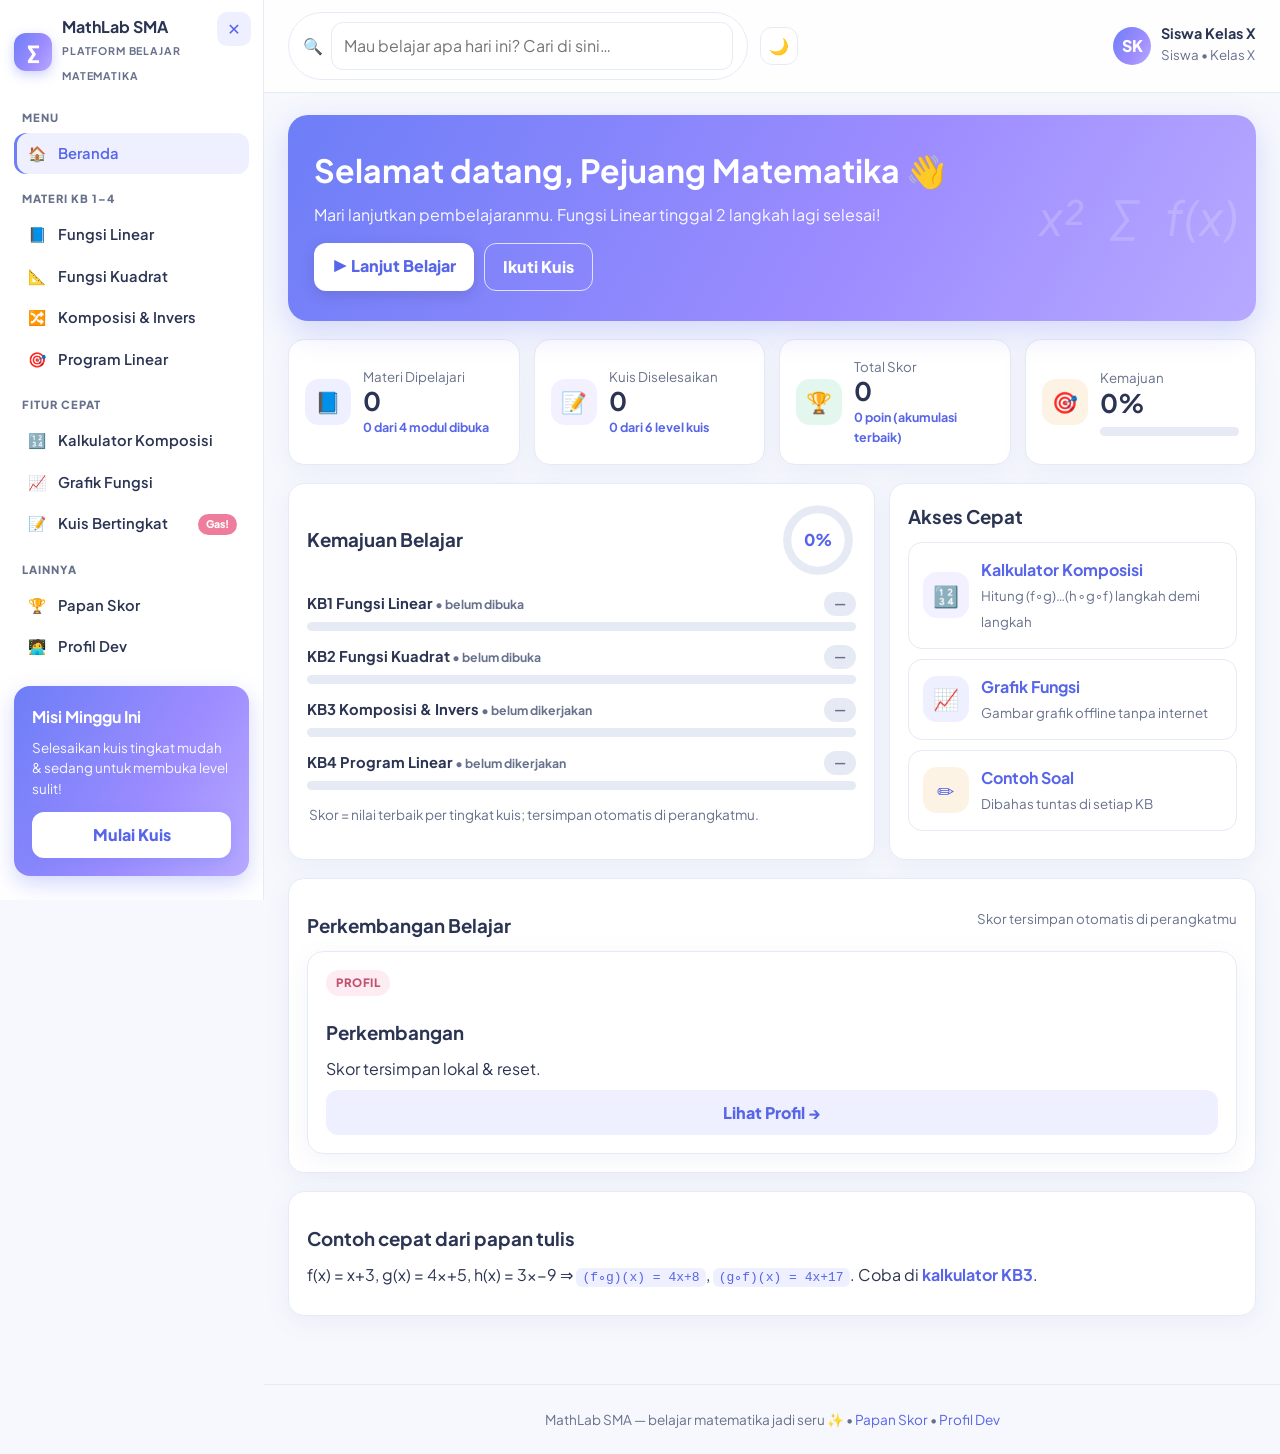
==== index.html @ 44d172b1 "commit-1" ====
<!DOCTYPE html>
<html lang="id">
<head>
<meta charset="UTF-8">
<meta name="viewport" content="width=device-width, initial-scale=1.0">
<meta name="description" content="MathLab SMA — dashboard belajar matematika: materi KB 1–4, grafik fungsi, kalkulator komposisi, dan kuis bertingkat.">
<title>MathLab SMA — Dashboard</title>
<link rel="icon" href="data:image/svg+xml,<svg xmlns=%22http://www.w3.org/2000/svg%22 viewBox=%220 0 100 100%22><text y=%22.9em%22 font-size=%2290%22>∑</text></svg>">
<link rel="stylesheet" href="css/style.css">
</head>
<body>
<div class="app">
<aside class="sidebar">
<div class="logo"><div class="logo-mark">∑</div><div><b>MathLab SMA</b><small>PLATFORM BELAJAR MATEMATIKA</small></div></div>
<div class="side-label">MENU</div>
<a class="side-link active" href="index.html"><span class="ico">🏠</span> Beranda</a>
<div class="side-label">MATERI KB 1–4</div>
<a class="side-link" href="kb1.html"><span class="ico">📘</span> Fungsi Linear</a>
<a class="side-link" href="kb2.html"><span class="ico">📐</span> Fungsi Kuadrat</a>
<a class="side-link" href="kb3.html"><span class="ico">🔀</span> Komposisi &amp; Invers</a>
<a class="side-link" href="kb4.html"><span class="ico">🎯</span> Program Linear</a>
<div class="side-label">FITUR CEPAT</div>
<a class="side-link" href="kb3.html#comp-kb3"><span class="ico">🔢</span> Kalkulator Komposisi</a>
<a class="side-link" href="kb1.html#graph-kb1"><span class="ico">📈</span> Grafik Fungsi</a>
<a class="side-link" href="kb3.html#quiz-kb3"><span class="ico">📝</span> Kuis Bertingkat <span class="pill">Gas!</span></a>
<div class="side-label">LAINNYA</div>
<a class="side-link" href="profil.html"><span class="ico">🏆</span> Papan Skor</a>
<a class="side-link" href="developer.html"><span class="ico">🧑‍💻</span> Profil Dev</a>
<div class="target-card"><h4>Misi Minggu Ini</h4><p>Selesaikan kuis tingkat mudah &amp; sedang untuk membuka level sulit!</p><a class="btn" href="kb3.html#quiz-kb3">Mulai Kuis</a></div>
</aside>
<div class="main">
<div class="topbar">
<div class="search">🔍 <input data-search type="text" placeholder="Mau belajar apa hari ini? Cari di sini…" aria-label="Cari materi"></div>
<div class="top-user"><div class="avatar">SW</div><div><b>Siswa Kelas X</b><small>Dashboard</small></div></div>
</div>
<div class="content">
<div class="welcome">
<div class="math-bg" aria-hidden="true"><span>x²</span><span>∑</span><span>f(x)</span></div>
<h1>Selamat datang, Pejuang Matematika 👋</h1>
<p>Mari lanjutkan pembelajaranmu. Fungsi Linear tinggal 2 langkah lagi selesai!</p>
<div class="welcome-actions">
<a class="btn accent" href="kb1.html">▶ Lanjut Belajar</a>
<a class="btn outline" href="kb3.html#quiz-kb3">Ikuti Kuis</a>
</div>
</div>
<div class="stats">
<div class="stat"><div class="stat-ico tint-blue">📘</div><div><small>Materi Dipelajari</small><b class="big" id="stMateri">0</b><div class="trend" id="stMateriSub">0 dari 4 modul</div></div></div>
<div class="stat"><div class="stat-ico tint-violet">📝</div><div><small>Kuis Diselesaikan</small><b class="big" id="stQuiz">0</b><div class="trend" id="stQuizSub">0 level selesai</div></div></div>
<div class="stat"><div class="stat-ico tint-mint">🏆</div><div><small>Total Skor</small><b class="big" id="stScore">0</b><div class="trend" id="stScoreSub">0 poin</div></div></div>
<div class="stat"><div class="stat-ico tint-peach">🎯</div><div><small>Kemajuan</small><b class="big" id="stProg">0%</b><div class="bar"><i id="stProgBar" style="width:0%"></i></div></div></div>
</div>
<div class="cols">
<div class="card">
<div class="card-head"><h3>Kemajuan Belajar</h3>
<div class="donut" title="Skor rata-rata keseluruhan">
<svg viewBox="0 0 84 84" aria-hidden="true"><defs><linearGradient id="dgrad" x1="0" y1="0" x2="1" y2="1"><stop offset="0" stop-color="#6d7ef7"/><stop offset="1" stop-color="#9d8cff"/></linearGradient></defs><circle class="donut-bg" cx="42" cy="42" r="34"/><circle class="donut-fg" id="donutFg" cx="42" cy="42" r="34"/></svg><b class="donut-val" id="donutVal">0%</b></div>
</div>
<div id="progList"></div>
</div>
<div class="card">
<div class="card-head"><h3>Akses Cepat</h3></div>
<a class="qa" href="kb3.html#comp-kb3"><div class="qa-ico tint-violet">🔢</div><div><b>Kalkulator Komposisi</b><small>Hitung (f∘g)…(h∘g∘f) langkah demi langkah</small></div></a>
<a class="qa" href="kb1.html#graph-kb1"><div class="qa-ico tint-blue">📈</div><div><b>Grafik Fungsi</b><small>Gambar grafik offline tanpa internet</small></div></a>
<a class="qa" href="kb1.html#contoh-kb1"><div class="qa-ico tint-peach">✏️</div><div><b>Contoh Soal</b><small>Dibahas tuntas di setiap KB</small></div></a>
</div>
</div>
<div class="card section">
<div class="card-head"><h3>Perkembangan Belajar</h3><small class="muted">Skor tersimpan otomatis di perangkatmu</small></div>
<div class="kb-grid" id="kbGrid">
<div class="card kb-card" data-name="profil perkembangan skor leaderboard papan skor"><span class="kb-tag t-rose">PROFIL</span><h3>Perkembangan</h3><p>Skor tersimpan lokal &amp; reset.</p><a class="btn secondary" href="profil.html">Lihat Profil →</a></div>
</div>
</div>
<div class="card section">
<h3>Contoh cepat dari papan tulis</h3>
<p>f(x) = x+3, g(x) = 4x+5, h(x) = 3x−9 ⇒ <code>(f∘g)(x) = 4x+8</code>, <code>(g∘f)(x) = 4x+17</code>. Coba di <a href="kb3.html#comp-kb3"><b>kalkulator KB3</b></a>.</p>
</div>
</div>
<footer class="site">MathLab SMA — belajar matematika jadi seru ✨ • <a href="profil.html">Papan Skor</a> • <a href="developer.html">Profil Dev</a></footer>
</div>
</div>
<script src="js/store.js"></script>
<script src="js/shell.js"></script>
<script>
(function(){
  var S=window.MTKStore;
  if(!S){ return; }
  var s=S.summary();
  /* Statistik utama (counter naik) */
  var cnt=function(id,v,suf){ var el=document.getElementById(id); if(!el) return;
    if(window.MTKShell&&window.MTKShell.countUp) window.MTKShell.countUp(el,v,suf||'');
    else el.textContent=v+(suf||''); };
  cnt('stMateri',s.materiOpened);
  document.getElementById('stMateriSub').textContent=s.materiOpened+' dari '+s.materiTotal+' modul dibuka';
  cnt('stQuiz',s.quizLevelsDone);
  document.getElementById('stQuizSub').textContent=s.quizLevelsDone+' dari '+s.totalLevels+' level kuis';
  cnt('stScore',s.totalBest);
  document.getElementById('stScoreSub').textContent=s.totalBest+' poin (akumulasi terbaik)';
  cnt('stProg',s.progress,'%');
  document.getElementById('stProgBar').style.width=s.progress+'%';
  /* Donut progress */
  var fg=document.getElementById('donutFg'), dv=document.getElementById('donutVal');
  if(fg){ var C=2*Math.PI*34; fg.style.strokeDasharray=C; fg.style.strokeDashoffset=C;
    setTimeout(function(){ fg.style.strokeDashoffset=C*(1-s.progress/100); },150); }
  if(dv){ if(window.MTKShell&&window.MTKShell.countUp) window.MTKShell.countUp(dv,s.progress,'%'); else dv.textContent=s.progress+'%'; }
  /* Daftar progres per KB */
  var rows='';
  S.ALL_KBS.forEach(function(kb){
    var info=s.perKB[kb], pct, label, extra, status;
    if(S.QUIZ_KBS.indexOf(kb)>=0){
      pct=info.avg;
      label=S.KB_NAMES[kb];
      extra=info.done?(' • '+info.done+'/'+S.LEVELS.length+' level'):' • belum dikerjakan';
      status=(info.done>=S.LEVELS.length)?'done':((info.done>0||pct>0)?'prog':'todo');
    }else{
      pct=info.visited?100:0;
      label=S.KB_NAMES[kb];
      extra=info.visited?(' • dibuka '+info.opens+'×'):' • belum dibuka';
      status=info.visited?'done':'todo';
    }
    rows+='<div class="prog-row st-'+status+'"><div class="prog-top"><span>'+label+'<small class="muted">'+extra+'</small></span>'
        +'<span class="pct">'+(pct>0? (S.QUIZ_KBS.indexOf(kb)>=0? pct+'%' : '✓') : '—')+'</span></div>'
        +'<div class="bar"><i style="width:'+pct+'%"></i></div></div>';
  });
  rows+='<p class="prog-note">Skor = nilai terbaik per tingkat kuis; tersimpan otomatis di perangkatmu.</p>';
  document.getElementById('progList').innerHTML=rows;
})();
</script>
</body>
</html>
---- css/style.css ----
/* =========================================================
   MathLab SMA — tema soft (indigo · violet · mint · peach)
   ========================================================= */
@import url('https://fonts.googleapis.com/css2?family=Plus+Jakarta+Sans:wght@400;600;700;800&display=swap');
:root{
  --bg:#f6f8fd;            /* latar lavender sangat lembut */
  --card:#ffffff;
  --ink:#2b3452;           /* navy lembut untuk teks */
  --muted:#68718c;
  --line:#e6eaf4;
  --primary:#6d7ef7;       /* biru indigo lembut */
  --primary-d:#5765e8;
  --primary-soft:#eef0ff;
  --violet:#9d8cff;
  --violet-d:#7f6ef2;
  --violet-soft:#f3f0ff;
  --mint:#3bbf8e;
  --mint-soft:#e4f7ef;
  --peach:#f2a65a;
  --peach-soft:#fdf3e4;
  --rose:#ee7d9d;
  --rose-soft:#fdecf2;
  --danger:#e35d7a;
  --radius:16px;
  --shadow:0 6px 24px rgba(99,112,190,.08);
  --grad:linear-gradient(120deg,#6d7ef7,#9d8cff 60%,#b7a9ff);
  --topbar-bg:rgba(255,255,255,.85);
  --primary-soft-hover:#e2e6ff;
  --ok-text:#1f7a58; --warn-text:#9a6b1f; --err-text:#c2506e;
  --st-todo:#c6cde0; --st-prog:#f2b544; --st-done:#3bbf8e;
}
*{box-sizing:border-box}
html{scroll-behavior:smooth}
body{margin:0;font-family:'Plus Jakarta Sans','Segoe UI',system-ui,-apple-system,Roboto,Arial,sans-serif;background:var(--bg);color:var(--ink);line-height:1.6}
img,canvas{max-width:100%}
a{color:var(--primary-d);text-decoration:none}
a:hover{text-decoration:underline}
button,input,select{font:inherit}
:focus-visible{outline:3px solid #c3ccff;outline-offset:2px}
.section[id],.card[id]{scroll-margin-top:84px}
.muted{color:var(--muted)}
.mt10{margin-top:10px}
.grow2{flex:2;min-width:0}

/* === App shell === */
.app{display:flex;min-height:100vh}
.sidebar{width:264px;background:var(--card);border-right:1px solid var(--line);padding:18px 14px;position:sticky;top:0;height:100vh;overflow-y:auto;flex-shrink:0;display:flex;flex-direction:column;transition:width .28s ease,padding .28s ease,border .28s ease,transform .28s ease,box-shadow .28s ease}
.logo{display:flex;align-items:center;gap:10px;margin-bottom:6px}
.logo-mark{width:38px;height:38px;border-radius:12px;background:var(--grad);color:#fff;display:grid;place-items:center;font-weight:900;font-size:1.3rem;flex-shrink:0;box-shadow:0 4px 12px rgba(109,126,247,.35)}
.logo b{display:block;line-height:1.1}
.logo small{color:var(--muted);letter-spacing:.08em;font-size:.66rem;font-weight:700}
.side-label{font-size:.7rem;font-weight:800;letter-spacing:.09em;color:var(--muted);margin:16px 8px 6px}
.side-link{display:flex;align-items:center;gap:10px;padding:9px 12px;border-radius:12px;color:var(--ink);font-weight:600;font-size:.92rem;transition:background .15s,color .15s}
.side-link:hover{background:var(--primary-soft);text-decoration:none}
.side-link.active{background:var(--primary-soft);color:var(--primary-d);box-shadow:inset 3px 0 0 var(--primary)}
.side-link .ico{width:22px;text-align:center;flex-shrink:0}
.pill{margin-left:auto;background:var(--rose);color:#fff;font-size:.66rem;font-weight:800;padding:2px 8px;border-radius:999px}
.target-card{margin-top:auto;background:var(--grad);color:#fff;border-radius:16px;padding:18px;margin-top:18px;box-shadow:0 8px 22px rgba(129,140,248,.35)}
.target-card h4{margin:0 0 8px}
.target-card p{margin:0 0 12px;font-size:.84rem;line-height:1.55;opacity:.95}
.target-card .btn{width:100%;background:#fff;color:var(--primary-d);text-align:center}
.target-card .btn:hover{background:var(--primary-soft)}
.main{flex:1;min-width:0;display:flex;flex-direction:column}

/* === Topbar === */
.topbar{display:flex;align-items:center;gap:12px;padding:12px 24px;background:var(--topbar-bg);backdrop-filter:blur(10px);border-bottom:1px solid var(--line);position:sticky;top:0;z-index:20}
.search{flex:1;max-width:460px;display:flex;align-items:center;gap:8px;background:var(--card);border:1px solid var(--line);border-radius:999px;padding:9px 14px;min-width:0;transition:border-color .15s,box-shadow .15s}
.search:focus-within{border-color:var(--primary);box-shadow:0 0 0 3px var(--primary-soft)}
.search input{border:0;outline:0;width:100%;font-size:.95rem;background:transparent;min-width:0}
.top-user{margin-left:auto;display:flex;align-items:center;gap:10px;flex-shrink:0}
.avatar{width:38px;height:38px;border-radius:50%;background:var(--grad);color:#fff;display:grid;place-items:center;font-weight:800;flex-shrink:0}
.top-user b{display:block;font-size:.9rem;line-height:1.15}
.top-user small{color:var(--muted)}
/* === Sidebar bisa ditutup / dibuka === */
.app.side-hidden .sidebar{width:0;padding-left:0;padding-right:0;border:0;overflow:hidden}
.side-close{display:grid;position:absolute;top:12px;right:12px;width:34px;height:34px;border:0;border-radius:10px;background:var(--primary-soft);color:var(--primary-d);font-size:1rem;font-weight:800;cursor:pointer;place-items:center;transition:background .15s}
.side-close:hover{background:var(--primary-soft-hover)}
.backdrop{position:fixed;inset:0;background:rgba(15,20,40,.45);z-index:450;opacity:0;pointer-events:none;transition:opacity .25s}
.side-open-btn{display:none;position:fixed;left:0;top:50%;transform:translateY(-50%);z-index:460;width:36px;height:68px;border:0;border-radius:0 12px 12px 0;background:var(--grad);color:#fff;font-size:1.05rem;font-weight:800;cursor:pointer;place-items:center;box-shadow:4px 6px 18px rgba(99,112,190,.35);transition:width .15s,transform .15s}
.side-open-btn:hover{width:44px}
.app.side-hidden .side-open-btn{display:grid}
.content{padding:22px 24px 60px;max-width:1180px;width:100%;margin:0 auto;flex:1}

/* === Page head === */
.page-head{margin:6px 0 4px}
.page-head h1{margin:4px 0 2px;font-size:clamp(1.35rem,3vw,1.9rem);line-height:1.25}
.crumb{font-size:.88rem;color:var(--muted);margin:0 0 10px}
.crumb a{font-weight:600}

/* === Welcome banner === */
.welcome{position:relative;overflow:hidden;background:var(--grad);color:#fff;border-radius:20px;padding:30px 26px;margin-bottom:18px;box-shadow:0 10px 30px rgba(129,140,248,.3)}
.welcome h1{margin:0 0 6px;font-size:clamp(1.4rem,3vw,2rem)}
.welcome p{margin:0 0 16px;opacity:.94;max-width:62ch}
.welcome .math-bg{position:absolute;right:18px;top:0;bottom:0;display:flex;gap:26px;align-items:center;font-size:3rem;opacity:.18;font-style:italic;pointer-events:none}
.welcome-actions{display:flex;gap:10px;flex-wrap:wrap}

/* === Tombol === */
.btn{display:inline-block;border:0;border-radius:12px;padding:10px 18px;font-weight:800;cursor:pointer;background:var(--primary);color:#fff;text-align:center;box-shadow:0 4px 14px rgba(109,126,247,.32);transition:transform .15s,background .15s,box-shadow .15s}
.btn:hover{background:var(--primary-d);text-decoration:none;color:#fff;transform:translateY(-1px)}
.btn:active{transform:scale(.97)}
.btn.accent{background:#fff;color:var(--primary-d);box-shadow:0 4px 14px rgba(43,52,82,.18)}
.btn.accent:hover{background:var(--primary-soft)}
.btn.secondary{background:var(--primary-soft);color:var(--primary-d);box-shadow:none}
.btn.secondary:hover{background:var(--primary-soft-hover)}
.btn.ghost{background:var(--card);border:1px solid var(--line);color:var(--ink);box-shadow:none}
.btn.ghost:hover{background:var(--primary-soft);color:var(--primary-d)}
.btn.outline{background:transparent;border:1.5px solid rgba(255,255,255,.75);color:#fff;box-shadow:none}
.btn.outline:hover{background:rgba(255,255,255,.16)}
.btn:disabled{opacity:.5;cursor:not-allowed;transform:none}

/* === Statistik dashboard === */
.stats{display:grid;grid-template-columns:repeat(4,1fr);gap:14px;margin-bottom:18px}
.stat{background:var(--card);border:1px solid var(--line);border-radius:var(--radius);padding:16px;display:flex;gap:12px;align-items:center;min-width:0;box-shadow:var(--shadow)}
.stat>div:last-child{flex:1;min-width:0}
.stat .bar{margin-top:8px}
.stat-ico{width:46px;height:46px;border-radius:14px;display:grid;place-items:center;font-size:1.3rem;flex-shrink:0}
.tint-blue{background:var(--primary-soft)}
.tint-violet{background:var(--violet-soft)}
.tint-mint{background:var(--mint-soft)}
.tint-peach{background:var(--peach-soft)}
.tint-rose{background:var(--rose-soft)}
.stat small{color:var(--muted);display:block}
.stat b.big{font-size:1.6rem;line-height:1.1}
.trend{font-size:.78rem;color:var(--primary-d);font-weight:700}

/* === Kartu & kolom === */
.cols{display:grid;grid-template-columns:1.6fr 1fr;gap:14px;margin-bottom:18px}
.card{background:var(--card);border:1px solid var(--line);border-radius:var(--radius);padding:18px;box-shadow:var(--shadow);min-width:0}
.card h3{margin:0}
.card-head{display:flex;align-items:center;justify-content:space-between;gap:10px;margin-bottom:10px;flex-wrap:wrap}
.link-more{font-size:.85rem;white-space:nowrap}
.prog-row{margin:14px 0}
.prog-note{font-size:.85rem;color:var(--muted);margin:12px 2px 2px}
.prog-top{display:flex;justify-content:space-between;gap:8px;font-weight:700;font-size:.92rem;margin-bottom:6px}
.pct{background:var(--primary-soft);color:var(--primary-d);border-radius:999px;padding:2px 10px;font-size:.78rem;white-space:nowrap}
.prog-row.st-todo .pct{background:var(--line);color:var(--muted)}
.prog-row.st-todo .bar i{background:var(--st-todo)}
.prog-row.st-prog .pct{background:var(--peach-soft);color:var(--warn-text)}
.prog-row.st-prog .bar i{background:linear-gradient(90deg,#f7cf8f,var(--st-prog))}
.prog-row.st-done .pct{background:var(--mint-soft);color:var(--ok-text)}
.prog-row.st-done .bar i{background:linear-gradient(90deg,#6fd9ae,var(--st-done))}
.bar{height:9px;background:var(--line);border-radius:999px;overflow:hidden}
.bar i{display:block;height:100%;border-radius:999px;background:linear-gradient(90deg,var(--primary),var(--violet));transition:width .4s ease}
.qa{display:flex;gap:12px;align-items:center;border:1px solid var(--line);border-radius:14px;padding:14px;margin:10px 0;transition:border-color .15s,box-shadow .15s,transform .15s}
.qa:hover{border-color:var(--primary);text-decoration:none;box-shadow:var(--shadow);transform:translateY(-1px)}
.qa-ico{width:46px;height:46px;border-radius:14px;display:grid;place-items:center;font-size:1.3rem;flex-shrink:0}
.qa b{display:block}
.qa small{color:var(--muted)}

/* === Grid KB === */
.kb-grid{display:grid;grid-template-columns:repeat(auto-fit,minmax(230px,1fr));gap:14px}
.kb-card{display:flex;flex-direction:column;transition:transform .18s,box-shadow .18s}
.kb-card:hover{transform:translateY(-3px);box-shadow:0 12px 28px rgba(99,112,190,.14)}
.kb-card .btn,.kb-card .btn.secondary{margin-top:auto}
.kb-tag{display:inline-block;align-self:flex-start;font-size:.72rem;font-weight:800;letter-spacing:.05em;padding:4px 10px;border-radius:999px;background:var(--primary-soft);color:var(--primary-d);margin-bottom:8px}
.kb-tag.t-violet{background:var(--violet-soft);color:var(--violet-d)}
.kb-tag.t-mint{background:var(--mint-soft);color:var(--ok-text)}
.kb-tag.t-peach{background:var(--peach-soft);color:var(--warn-text)}
.kb-tag.t-rose{background:var(--rose-soft);color:var(--err-text)}
.section{margin:0 0 18px}
.section:last-child{margin-bottom:0}
.section h2{margin:0 0 8px;font-size:1.15rem}
.section h3{margin:14px 0 0}
.section p{margin:8px 0}

/* === Form & layout util === */
.two{display:grid;grid-template-columns:1fr 1fr;gap:14px}
label{display:block;font-weight:600;margin:10px 0 4px;font-size:.92rem}
input[type=text],input[type=number],select{width:100%;padding:10px 12px;border-radius:12px;border:1px solid var(--line);font-size:1rem;background:var(--card);color:var(--ink);min-width:0;transition:border-color .15s,box-shadow .15s}
input[type=text]:focus,input[type=number]:focus,select:focus{border-color:var(--primary);box-shadow:0 0 0 3px var(--primary-soft);outline:none}
select{cursor:pointer}
.row{display:flex;gap:10px;flex-wrap:wrap;align-items:end}
.row>*{flex:1;min-width:140px}
.grid-comp{display:grid;grid-template-columns:repeat(6,1fr);gap:10px}
.legend{font-size:.85rem;color:var(--muted);margin:2px 0 2px}
.frame{border:1px solid var(--line);border-radius:14px;overflow:hidden;background:var(--card)}
.frame iframe{border:0;display:block;width:100%;height:420px}
.note{color:var(--muted);font-size:.88rem}
.geo-status{display:flex;align-items:center;gap:8px;font-size:.85rem;margin:8px 0 10px;color:var(--muted)}
.geo-dot{width:10px;height:10px;border-radius:50%;background:var(--peach);flex:none}
.geo-status.online .geo-dot{background:var(--mint)}
.geo-status.offline .geo-dot{background:var(--danger)}
.geo-offline{border:1px dashed var(--line);border-radius:14px;padding:14px 16px;margin:10px 0;background:var(--card)}
.geo-offline p{margin:6px 0}
.geo-offline .btn{margin-right:8px}
canvas.plot{width:100%;height:320px;background:var(--card);border:1px solid var(--line);border-radius:14px;display:block}

/* === Alert, kode, langkah === */
.alert{padding:11px 14px;border-radius:12px;margin:10px 0;font-size:.92rem;overflow-wrap:break-word;border:1px solid transparent}
.alert.error{background:var(--rose-soft);color:var(--err-text)}
.alert.ok{background:var(--mint-soft);color:var(--ok-text)}
.alert.warn{background:var(--peach-soft);color:var(--warn-text)}
.mono{font-family:Consolas,Menlo,monospace;background:#1d2540;color:#dfe6ff;padding:14px;border-radius:12px;overflow:auto;font-size:.88rem}
.steps{white-space:pre-wrap}

/* === Kuis === */
.quiz-q{border:1px solid var(--line);border-radius:12px;padding:14px;margin:10px 0;background:var(--card);transition:border-color .15s}
.quiz-q.correct{border-color:var(--mint)}
.quiz-q.wrong{border-color:var(--rose)}
.quiz-q label{display:flex;gap:8px;align-items:flex-start;font-weight:400;margin:8px 0;cursor:pointer;padding:6px 8px;border-radius:10px;transition:background .12s}
.quiz-q label:hover{background:var(--primary-soft)}
.tabs{display:flex;gap:8px;flex-wrap:wrap;margin:10px 0;overflow-x:auto}
.tab{padding:8px 14px;border-radius:999px;border:1px solid var(--line);background:var(--card);cursor:pointer;font-weight:700;white-space:nowrap;transition:background .15s,color .15s}
.tab:hover{border-color:var(--primary)}
.tab.active{background:var(--primary);border-color:var(--primary);color:#fff}
.tab.locked{opacity:.55}
code{background:var(--primary-soft);color:var(--primary-d);padding:2px 6px;border-radius:6px;overflow-wrap:break-word}
.pager{display:flex;justify-content:space-between;gap:10px;flex-wrap:wrap;margin:18px 0 0;font-weight:700}
.pager a{background:var(--card);border:1px solid var(--line);border-radius:999px;padding:8px 16px;box-shadow:var(--shadow);transition:border-color .15s,color .15s}
.pager a:hover{border-color:var(--primary);text-decoration:none}
footer.site{color:var(--muted);font-size:.85rem;text-align:center;padding:24px 10px;border-top:1px solid var(--line);margin-top:8px;background:transparent}

/* === Profil dev === */
.dev-hero{display:flex;gap:18px;align-items:center;flex-wrap:wrap}
.dev-hero>div:last-child{flex:1;min-width:0}
.dev-hero h2{margin:0}
.dev-hero .sub{margin:4px 0;color:var(--muted)}
.dev-hero p{max-width:60ch}
.dev-avatar{width:96px;height:96px;border-radius:26px;background:var(--grad);color:#fff;display:grid;place-items:center;font-size:2.4rem;font-weight:900;flex-shrink:0;box-shadow:0 8px 22px rgba(129,140,248,.35)}
.skill-tags{display:flex;gap:8px;flex-wrap:wrap;margin-top:10px}
.skill-tags span{background:var(--primary-soft);color:var(--primary-d);font-size:.78rem;font-weight:700;padding:5px 12px;border-radius:999px}
.skill-tags span.blue{background:var(--violet-soft);color:var(--violet-d)}

/* === Responsif === */
@media(max-width:1020px){
  .stats{grid-template-columns:repeat(2,1fr)}
  .cols{grid-template-columns:1fr}
  .grid-comp{grid-template-columns:repeat(3,1fr)}
}
@media(max-width:820px){
  .sidebar{position:fixed;left:0;top:0;bottom:0;height:100dvh;width:280px;max-width:85vw;z-index:500;transform:translateX(-105%);box-shadow:0 0 40px rgba(0,0,0,.3)}
  .app.side-open .sidebar{transform:none}
  .app.side-open .backdrop{opacity:1;pointer-events:auto}
  .app:not(.side-open) .side-open-btn{display:grid}
  .content{padding:16px 14px 48px}
  .welcome{padding:22px 18px}
  .welcome .math-bg{display:none}
  .topbar{padding:10px 14px}
  .top-user div:last-child{display:none}
  .two{grid-template-columns:1fr}
}
@media(max-width:560px){
  .stats{grid-template-columns:1fr}
  .row>*{min-width:100%;flex:1 1 100%}
  .grid-comp{grid-template-columns:repeat(2,1fr)}
  canvas.plot{height:240px}
  .btn{width:100%;margin-top:6px}
  .welcome-actions .btn{width:auto;flex:1}
  .topbar .btn.ghost{padding:8px 12px}
  .card{padding:14px}
  .quiz-q{padding:12px}
}
/* === Tema gelap === */
:root[data-theme="dark"]{
  --bg:#0e1322; --card:#171d31; --ink:#e8ecf8; --muted:#98a1bf; --line:#273050;
  --primary:#8b97ff; --primary-d:#a5b0ff; --primary-soft:rgba(109,126,247,.16);
  --primary-soft-hover:#232c4d;
  --violet:#b3a4ff; --violet-d:#c9bcff; --violet-soft:rgba(157,140,255,.15);
  --mint:#4ed4a4; --mint-soft:rgba(59,191,142,.15);
  --peach:#f7b877; --peach-soft:rgba(242,166,90,.15);
  --rose:#f493b1; --rose-soft:rgba(238,125,157,.15);
  --danger:#f4708f;
  --st-todo:#39415f; --st-prog:#f2b544; --st-done:#3bbf8e;
  --ok-text:#5fe0b4; --warn-text:#f7c887; --err-text:#f79db8;
  --topbar-bg:rgba(23,29,49,.85);
  --shadow:0 10px 30px rgba(0,0,0,.4);
}
:root[data-theme="dark"] .btn.accent{background:#fff;color:#4f5ce0}
:root[data-theme="dark"] .target-card .btn{color:#4f5ce0}

/* === Teks gradien === */
.grad-text{background:var(--grad);-webkit-background-clip:text;background-clip:text;color:transparent}

/* === Utilitas kecil === */
.tight{margin:4px 0}
.icon-btn{width:38px;height:38px;padding:0;display:grid;place-items:center;border-radius:12px;font-size:1rem;flex-shrink:0}

/* === Scrollbar halus === */
.sidebar::-webkit-scrollbar{width:8px}
.sidebar::-webkit-scrollbar-thumb{background:var(--line);border-radius:99px}

/* === Toast notification === */
#toastWrap{position:fixed;bottom:22px;left:50%;transform:translateX(-50%);z-index:1000;display:flex;flex-direction:column;gap:8px;align-items:center;pointer-events:none;width:max-content;max-width:92vw}
.toast{background:var(--ink);color:var(--bg);padding:11px 20px;border-radius:999px;font-weight:700;font-size:.9rem;box-shadow:0 12px 32px rgba(0,0,0,.28);opacity:0;transform:translateY(12px);transition:opacity .3s,transform .3s;max-width:92vw;text-align:center}
.toast.show{opacity:1;transform:none}
.toast.ok{background:var(--mint);color:#fff}
.toast.warn{background:var(--peach);color:#3d2b00}
.toast.error{background:var(--danger);color:#fff}

/* === Tombol kembali ke atas === */
.to-top{position:fixed;right:20px;bottom:20px;width:46px;height:46px;border-radius:14px;border:0;background:var(--grad);color:#fff;font-size:1.25rem;font-weight:900;cursor:pointer;box-shadow:0 8px 22px rgba(129,140,248,.45);opacity:0;pointer-events:none;transform:translateY(10px);transition:opacity .25s,transform .25s;z-index:900}
.to-top.show{opacity:1;pointer-events:auto;transform:none}
.to-top:hover{transform:translateY(-2px)}

/* === Donut progress === */
.donut{position:relative;width:76px;height:76px;flex-shrink:0}
.donut svg{width:100%;height:100%;transform:rotate(-90deg);display:block}
.donut circle{fill:none;stroke-width:9;stroke-linecap:round}
.donut .donut-bg{stroke:var(--line)}
.donut .donut-fg{stroke:url(#dgrad);stroke-dasharray:213.6;stroke-dashoffset:213.6;transition:stroke-dashoffset .9s cubic-bezier(.22,1,.36,1)}
.donut-val{position:absolute;inset:0;display:grid;place-items:center;font-size:1.02rem;font-weight:800;color:var(--primary-d)}

/* === Animasi masuk (stagger) === */
@keyframes fadeUp{from{opacity:0;transform:translateY(12px)}to{opacity:1;transform:none}}
.anim-in .card{animation:fadeUp .5s cubic-bezier(.22,1,.36,1) both}
.anim-in .stats .stat:nth-child(1){animation-delay:.05s}
.anim-in .stats .stat:nth-child(2){animation-delay:.12s}
.anim-in .stats .stat:nth-child(3){animation-delay:.19s}
.anim-in .stats .stat:nth-child(4){animation-delay:.26s}
.anim-in .kb-grid .kb-card:nth-child(1){animation-delay:.04s}
.anim-in .kb-grid .kb-card:nth-child(2){animation-delay:.1s}
.anim-in .kb-grid .kb-card:nth-child(3){animation-delay:.16s}
.anim-in .kb-grid .kb-card:nth-child(4){animation-delay:.22s}
.anim-in .kb-grid .kb-card:nth-child(5){animation-delay:.28s}
.anim-in .cols .qa:nth-child(1){animation-delay:.06s}
.anim-in .cols .qa:nth-child(2){animation-delay:.12s}
.anim-in .cols .qa:nth-child(3){animation-delay:.18s}

/* === Simbol matematika mengambang === */
@keyframes floaty{0%,100%{transform:translateY(0)}50%{transform:translateY(-12px)}}
.welcome .math-bg span{display:inline-block;animation:floaty 5s ease-in-out infinite}
.welcome .math-bg span:nth-child(2){animation-delay:1.4s}
.welcome .math-bg span:nth-child(3){animation-delay:2.6s}

@media(prefers-reduced-motion:reduce){
  html{scroll-behavior:auto}
  .kb-card,.qa,.btn,.pager a{transition:none}
  .anim-in .card,.welcome .math-bg span{animation:none}
  .donut .donut-fg{transition:none}
}
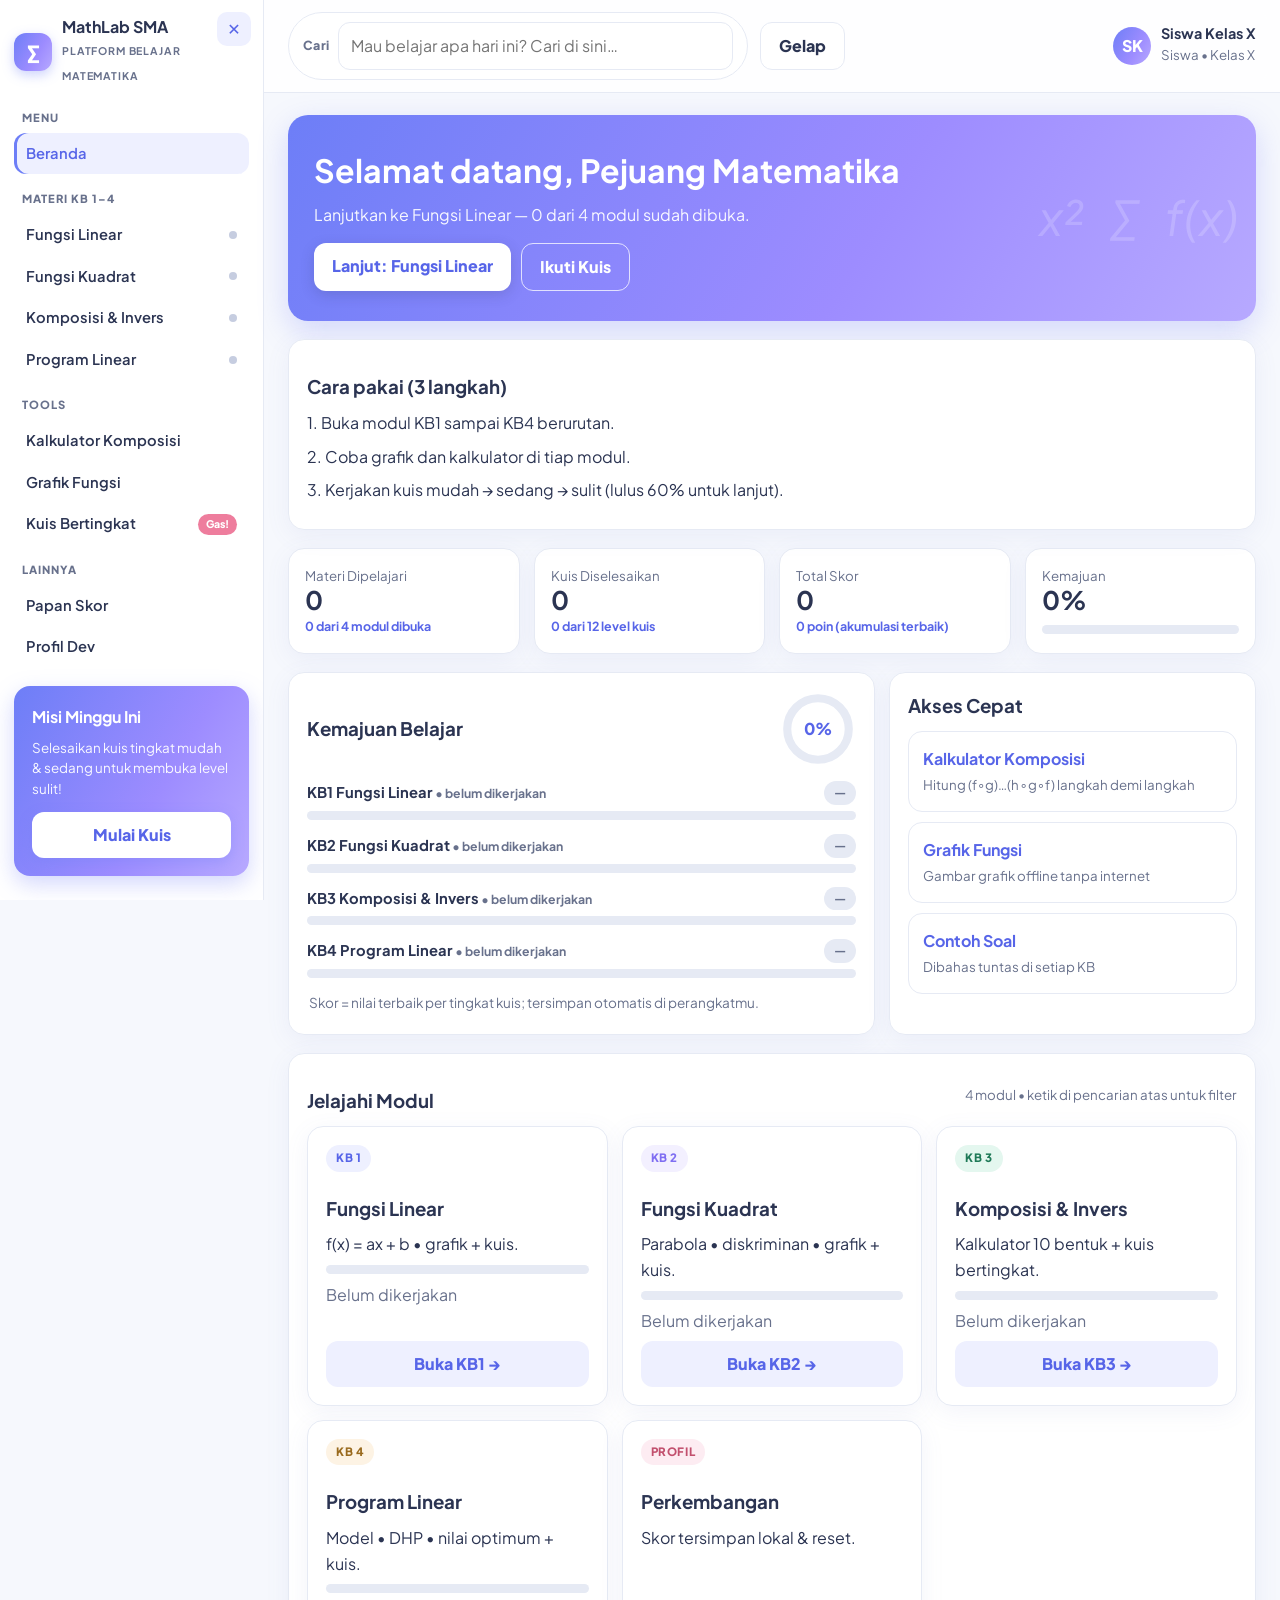
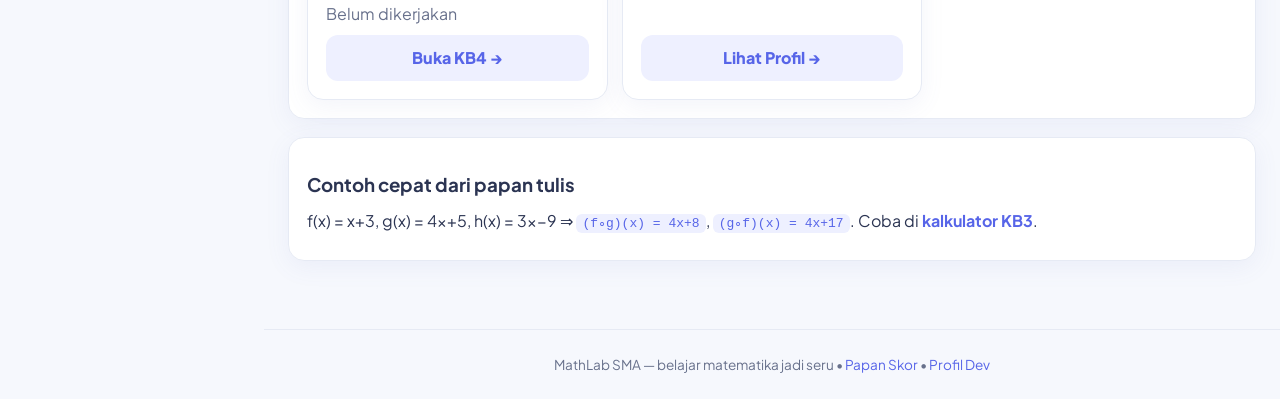
==== commit 64fb2ae4: "commit-4" ====
--- a/index.html
+++ b/index.html
@@ -13,41 +13,47 @@
 <aside class="sidebar">
 <div class="logo"><div class="logo-mark">∑</div><div><b>MathLab SMA</b><small>PLATFORM BELAJAR MATEMATIKA</small></div></div>
 <div class="side-label">MENU</div>
-<a class="side-link active" href="index.html"><span class="ico">🏠</span> Beranda</a>
+<a class="side-link active" href="index.html">Beranda</a>
 <div class="side-label">MATERI KB 1–4</div>
-<a class="side-link" href="kb1.html"><span class="ico">📘</span> Fungsi Linear</a>
-<a class="side-link" href="kb2.html"><span class="ico">📐</span> Fungsi Kuadrat</a>
-<a class="side-link" href="kb3.html"><span class="ico">🔀</span> Komposisi &amp; Invers</a>
-<a class="side-link" href="kb4.html"><span class="ico">🎯</span> Program Linear</a>
-<div class="side-label">FITUR CEPAT</div>
-<a class="side-link" href="kb3.html#comp-kb3"><span class="ico">🔢</span> Kalkulator Komposisi</a>
-<a class="side-link" href="kb1.html#graph-kb1"><span class="ico">📈</span> Grafik Fungsi</a>
-<a class="side-link" href="kb3.html#quiz-kb3"><span class="ico">📝</span> Kuis Bertingkat <span class="pill">Gas!</span></a>
+<a class="side-link" href="kb1.html" data-kb="kb1">Fungsi Linear</a>
+<a class="side-link" href="kb2.html" data-kb="kb2">Fungsi Kuadrat</a>
+<a class="side-link" href="kb3.html" data-kb="kb3">Komposisi &amp; Invers</a>
+<a class="side-link" href="kb4.html" data-kb="kb4">Program Linear</a>
+<div class="side-label">TOOLS</div>
+<a class="side-link" href="kb3.html#comp-kb3">Kalkulator Komposisi</a>
+<a class="side-link" href="kb1.html#graph-kb1">Grafik Fungsi</a>
+<a class="side-link" href="kb3.html#quiz-kb3">Kuis Bertingkat <span class="pill">Gas!</span></a>
 <div class="side-label">LAINNYA</div>
-<a class="side-link" href="profil.html"><span class="ico">🏆</span> Papan Skor</a>
-<a class="side-link" href="developer.html"><span class="ico">🧑‍💻</span> Profil Dev</a>
+<a class="side-link" href="profil.html">Papan Skor</a>
+<a class="side-link" href="developer.html">Profil Dev</a>
 <div class="target-card"><h4>Misi Minggu Ini</h4><p>Selesaikan kuis tingkat mudah &amp; sedang untuk membuka level sulit!</p><a class="btn" href="kb3.html#quiz-kb3">Mulai Kuis</a></div>
 </aside>
 <div class="main">
 <div class="topbar">
-<div class="search">🔍 <input data-search type="text" placeholder="Mau belajar apa hari ini? Cari di sini…" aria-label="Cari materi"></div>
+<div class="search"><span class="search-label">Cari</span><input data-search type="text" placeholder="Mau belajar apa hari ini? Cari di sini…" aria-label="Cari materi"></div>
 <div class="top-user"><div class="avatar">SW</div><div><b>Siswa Kelas X</b><small>Dashboard</small></div></div>
 </div>
 <div class="content">
 <div class="welcome">
 <div class="math-bg" aria-hidden="true"><span>x²</span><span>∑</span><span>f(x)</span></div>
-<h1>Selamat datang, Pejuang Matematika 👋</h1>
-<p>Mari lanjutkan pembelajaranmu. Fungsi Linear tinggal 2 langkah lagi selesai!</p>
+<h1>Selamat datang, Pejuang Matematika</h1>
+<p id="welcomeSub">Mari lanjutkan pembelajaranmu dari awal sampai tuntas.</p>
 <div class="welcome-actions">
-<a class="btn accent" href="kb1.html">▶ Lanjut Belajar</a>
+<a class="btn accent" id="welcomeBtn" href="kb1.html">Lanjut Belajar</a>
 <a class="btn outline" href="kb3.html#quiz-kb3">Ikuti Kuis</a>
 </div>
 </div>
+<div class="card section" id="onboard" hidden>
+<h3>Cara pakai (3 langkah)</h3>
+<p class="tight">1. Buka modul KB1 sampai KB4 berurutan.</p>
+<p class="tight">2. Coba grafik dan kalkulator di tiap modul.</p>
+<p class="tight">3. Kerjakan kuis mudah → sedang → sulit (lulus 60% untuk lanjut).</p>
+</div>
 <div class="stats">
-<div class="stat"><div class="stat-ico tint-blue">📘</div><div><small>Materi Dipelajari</small><b class="big" id="stMateri">0</b><div class="trend" id="stMateriSub">0 dari 4 modul</div></div></div>
-<div class="stat"><div class="stat-ico tint-violet">📝</div><div><small>Kuis Diselesaikan</small><b class="big" id="stQuiz">0</b><div class="trend" id="stQuizSub">0 level selesai</div></div></div>
-<div class="stat"><div class="stat-ico tint-mint">🏆</div><div><small>Total Skor</small><b class="big" id="stScore">0</b><div class="trend" id="stScoreSub">0 poin</div></div></div>
-<div class="stat"><div class="stat-ico tint-peach">🎯</div><div><small>Kemajuan</small><b class="big" id="stProg">0%</b><div class="bar"><i id="stProgBar" style="width:0%"></i></div></div></div>
+<div class="stat"><div><small>Materi Dipelajari</small><b class="big" id="stMateri">0</b><div class="trend" id="stMateriSub">0 dari 4 modul</div></div></div>
+<div class="stat"><div><small>Kuis Diselesaikan</small><b class="big" id="stQuiz">0</b><div class="trend" id="stQuizSub">0 level selesai</div></div></div>
+<div class="stat"><div><small>Total Skor</small><b class="big" id="stScore">0</b><div class="trend" id="stScoreSub">0 poin</div></div></div>
+<div class="stat"><div><small>Kemajuan</small><b class="big" id="stProg">0%</b><div class="bar"><i id="stProgBar" style="width:0%"></i></div></div></div>
 </div>
 <div class="cols">
 <div class="card">
@@ -59,15 +65,19 @@
 </div>
 <div class="card">
 <div class="card-head"><h3>Akses Cepat</h3></div>
-<a class="qa" href="kb3.html#comp-kb3"><div class="qa-ico tint-violet">🔢</div><div><b>Kalkulator Komposisi</b><small>Hitung (f∘g)…(h∘g∘f) langkah demi langkah</small></div></a>
-<a class="qa" href="kb1.html#graph-kb1"><div class="qa-ico tint-blue">📈</div><div><b>Grafik Fungsi</b><small>Gambar grafik offline tanpa internet</small></div></a>
-<a class="qa" href="kb1.html#contoh-kb1"><div class="qa-ico tint-peach">✏️</div><div><b>Contoh Soal</b><small>Dibahas tuntas di setiap KB</small></div></a>
+<a class="qa" href="kb3.html#comp-kb3"><div><b>Kalkulator Komposisi</b><small>Hitung (f∘g)…(h∘g∘f) langkah demi langkah</small></div></a>
+<a class="qa" href="kb1.html#graph-kb1"><div><b>Grafik Fungsi</b><small>Gambar grafik offline tanpa internet</small></div></a>
+<a class="qa" href="kb1.html#contoh-kb1"><div><b>Contoh Soal</b><small>Dibahas tuntas di setiap KB</small></div></a>
 </div>
 </div>
 <div class="card section">
-<div class="card-head"><h3>Perkembangan Belajar</h3><small class="muted">Skor tersimpan otomatis di perangkatmu</small></div>
+<div class="card-head"><h3>Jelajahi Modul</h3><small class="muted" id="kbCount">4 modul • ketik di pencarian atas untuk filter</small></div>
 <div class="kb-grid" id="kbGrid">
-<div class="card kb-card" data-name="profil perkembangan skor leaderboard papan skor"><span class="kb-tag t-rose">PROFIL</span><h3>Perkembangan</h3><p>Skor tersimpan lokal &amp; reset.</p><a class="btn secondary" href="profil.html">Lihat Profil →</a></div>
+<div class="card kb-card" data-name="kb1 fungsi linear gradien garis lurus grafik contoh"><span class="kb-tag">KB 1</span><h3>Fungsi Linear</h3><p>f(x) = ax + b • grafik + kuis.</p><div class="bar"><i id="kbBar-kb1" style="width:0%"></i></div><p class="muted tight" id="kbSub-kb1">Belum dibuka</p><a class="btn secondary" href="kb1.html">Buka KB1 →</a></div>
+<div class="card kb-card" data-name="kb2 fungsi kuadrat parabola diskriminan puncak geogebra grafik"><span class="kb-tag t-violet">KB 2</span><h3>Fungsi Kuadrat</h3><p>Parabola • diskriminan • grafik + kuis.</p><div class="bar"><i id="kbBar-kb2" style="width:0%"></i></div><p class="muted tight" id="kbSub-kb2">Belum dibuka</p><a class="btn secondary" href="kb2.html">Buka KB2 →</a></div>
+<div class="card kb-card" data-name="kb3 komposisi invers fog gof kalkulator kuis bertingkat"><span class="kb-tag t-mint">KB 3</span><h3>Komposisi &amp; Invers</h3><p>Kalkulator 10 bentuk + kuis bertingkat.</p><div class="bar"><i id="kbBar-kb3" style="width:0%"></i></div><p class="muted tight" id="kbSub-kb3">Belum dikerjakan</p><a class="btn secondary" href="kb3.html">Buka KB3 →</a></div>
+<div class="card kb-card" data-name="kb4 program linear optimum dhp kendala kuis"><span class="kb-tag t-peach">KB 4</span><h3>Program Linear</h3><p>Model • DHP • nilai optimum + kuis.</p><div class="bar"><i id="kbBar-kb4" style="width:0%"></i></div><p class="muted tight" id="kbSub-kb4">Belum dikerjakan</p><a class="btn secondary" href="kb4.html">Buka KB4 →</a></div>
+<div class="card kb-card" data-name="profil perkembangan skor papan skor reset backup"><span class="kb-tag t-rose">PROFIL</span><h3>Perkembangan</h3><p>Skor tersimpan lokal &amp; reset.</p><a class="btn secondary" href="profil.html">Lihat Profil →</a></div>
 </div>
 </div>
 <div class="card section">
@@ -75,7 +85,7 @@
 <p>f(x) = x+3, g(x) = 4x+5, h(x) = 3x−9 ⇒ <code>(f∘g)(x) = 4x+8</code>, <code>(g∘f)(x) = 4x+17</code>. Coba di <a href="kb3.html#comp-kb3"><b>kalkulator KB3</b></a>.</p>
 </div>
 </div>
-<footer class="site">MathLab SMA — belajar matematika jadi seru ✨ • <a href="profil.html">Papan Skor</a> • <a href="developer.html">Profil Dev</a></footer>
+<footer class="site">MathLab SMA — belajar matematika jadi seru • <a href="profil.html">Papan Skor</a> • <a href="developer.html">Profil Dev</a></footer>
 </div>
 </div>
 <script src="js/store.js"></script>
@@ -123,6 +133,38 @@
   });
   rows+='<p class="prog-note">Skor = nilai terbaik per tingkat kuis; tersimpan otomatis di perangkatmu.</p>';
   document.getElementById('progList').innerHTML=rows;
+  /* Kartu modul: isi bar + sub */
+  S.ALL_KBS.forEach(function(kb){
+    var info=s.perKB[kb];
+    var bar=document.getElementById('kbBar-'+kb), sub=document.getElementById('kbSub-'+kb);
+    if(!bar||!sub) return;
+    if(S.QUIZ_KBS.indexOf(kb)>=0){
+      bar.style.width=info.avg+'%';
+      sub.textContent=info.done?info.done+'/'+S.LEVELS.length+' level • rata-rata '+info.avg+'%':'Belum dikerjakan';
+    }else{
+      bar.style.width=info.visited?'100%':'0%';
+      sub.textContent=info.visited?('Sudah dibuka '+info.opens+'x'):'Belum dibuka';
+    }
+  });
+  /* Welcome dinamis: lanjutkan modul yang belum selesai */
+  var order=['kb1','kb2','kb3','kb4'], next=null;
+  for(var i=0;i<order.length;i++){
+    var kb=order[i], info=s.perKB[kb];
+    var done=(S.QUIZ_KBS.indexOf(kb)>=0)?(info.done>=S.LEVELS.length):!!info.visited;
+    if(!done){ next=kb; break; }
+  }
+  var wSub=document.getElementById('welcomeSub'), wBtn=document.getElementById('welcomeBtn');
+  if(next&&wSub&&wBtn){
+    var names={kb1:'Fungsi Linear',kb2:'Fungsi Kuadrat',kb3:'Komposisi dan Invers',kb4:'Program Linear'};
+    wSub.textContent='Lanjutkan ke '+names[next]+' — '+s.materiOpened+' dari '+s.materiTotal+' modul sudah dibuka.';
+    wBtn.setAttribute('href',next+'.html');
+    wBtn.textContent='Lanjut: '+names[next];
+  }else if(wSub){
+    wSub.textContent='Semua modul selesai. Pertahankan dengan mengulang kuis atau melihat profil.';
+  }
+  /* Onboarding: hanya untuk pengguna baru */
+  var ob=document.getElementById('onboard');
+  if(ob&&(s.materiOpened===0&&s.quizLevelsDone===0)) ob.hidden=false;
 })();
 </script>
 </body>
--- a/css/style.css
+++ b/css/style.css
@@ -53,7 +53,9 @@
 .side-link{display:flex;align-items:center;gap:10px;padding:9px 12px;border-radius:12px;color:var(--ink);font-weight:600;font-size:.92rem;transition:background .15s,color .15s}
 .side-link:hover{background:var(--primary-soft);text-decoration:none}
 .side-link.active{background:var(--primary-soft);color:var(--primary-d);box-shadow:inset 3px 0 0 var(--primary)}
-.side-link .ico{width:22px;text-align:center;flex-shrink:0}
+.side-dot{width:8px;height:8px;border-radius:50%;background:var(--st-todo);flex-shrink:0;margin-left:auto}
+.side-dot.prog{background:var(--st-prog)}
+.side-dot.done{background:var(--st-done)}
 .pill{margin-left:auto;background:var(--rose);color:#fff;font-size:.66rem;font-weight:800;padding:2px 8px;border-radius:999px}
 .target-card{margin-top:auto;background:var(--grad);color:#fff;border-radius:16px;padding:18px;margin-top:18px;box-shadow:0 8px 22px rgba(129,140,248,.35)}
 .target-card h4{margin:0 0 8px}
@@ -67,6 +69,7 @@
 .search{flex:1;max-width:460px;display:flex;align-items:center;gap:8px;background:var(--card);border:1px solid var(--line);border-radius:999px;padding:9px 14px;min-width:0;transition:border-color .15s,box-shadow .15s}
 .search:focus-within{border-color:var(--primary);box-shadow:0 0 0 3px var(--primary-soft)}
 .search input{border:0;outline:0;width:100%;font-size:.95rem;background:transparent;min-width:0}
+.search-label{font-size:.78rem;font-weight:800;color:var(--muted);letter-spacing:.04em;flex-shrink:0}
 .top-user{margin-left:auto;display:flex;align-items:center;gap:10px;flex-shrink:0}
 .avatar{width:38px;height:38px;border-radius:50%;background:var(--grad);color:#fff;display:grid;place-items:center;font-weight:800;flex-shrink:0}
 .top-user b{display:block;font-size:.9rem;line-height:1.15}
@@ -107,13 +110,12 @@
 .btn.outline{background:transparent;border:1.5px solid rgba(255,255,255,.75);color:#fff;box-shadow:none}
 .btn.outline:hover{background:rgba(255,255,255,.16)}
 .btn:disabled{opacity:.5;cursor:not-allowed;transform:none}
+.btn-sm{padding:8px 14px;font-size:.88rem;width:auto}
 
 /* === Statistik dashboard === */
 .stats{display:grid;grid-template-columns:repeat(4,1fr);gap:14px;margin-bottom:18px}
-.stat{background:var(--card);border:1px solid var(--line);border-radius:var(--radius);padding:16px;display:flex;gap:12px;align-items:center;min-width:0;box-shadow:var(--shadow)}
-.stat>div:last-child{flex:1;min-width:0}
+.stat{background:var(--card);border:1px solid var(--line);border-radius:var(--radius);padding:16px;min-width:0;box-shadow:var(--shadow)}
 .stat .bar{margin-top:8px}
-.stat-ico{width:46px;height:46px;border-radius:14px;display:grid;place-items:center;font-size:1.3rem;flex-shrink:0}
 .tint-blue{background:var(--primary-soft)}
 .tint-violet{background:var(--violet-soft)}
 .tint-mint{background:var(--mint-soft)}
@@ -141,9 +143,8 @@
 .prog-row.st-done .bar i{background:linear-gradient(90deg,#6fd9ae,var(--st-done))}
 .bar{height:9px;background:var(--line);border-radius:999px;overflow:hidden}
 .bar i{display:block;height:100%;border-radius:999px;background:linear-gradient(90deg,var(--primary),var(--violet));transition:width .4s ease}
-.qa{display:flex;gap:12px;align-items:center;border:1px solid var(--line);border-radius:14px;padding:14px;margin:10px 0;transition:border-color .15s,box-shadow .15s,transform .15s}
+.qa{display:block;border:1px solid var(--line);border-radius:14px;padding:14px;margin:10px 0;transition:border-color .15s,box-shadow .15s,transform .15s}
 .qa:hover{border-color:var(--primary);text-decoration:none;box-shadow:var(--shadow);transform:translateY(-1px)}
-.qa-ico{width:46px;height:46px;border-radius:14px;display:grid;place-items:center;font-size:1.3rem;flex-shrink:0}
 .qa b{display:block}
 .qa small{color:var(--muted)}
 
@@ -184,6 +185,10 @@
 .geo-offline p{margin:6px 0}
 .geo-offline .btn{margin-right:8px}
 canvas.plot{width:100%;height:320px;background:var(--card);border:1px solid var(--line);border-radius:14px;display:block}
+.val-wrap{display:flex;gap:10px;align-items:center;flex-wrap:wrap;margin-top:10px}
+.val-table{border-collapse:collapse;font-size:.85rem;background:var(--card)}
+.val-table th,.val-table td{border:1px solid var(--line);padding:6px 10px;text-align:center;min-width:44px}
+.val-table th{background:var(--primary-soft);color:var(--primary-d)}
 
 /* === Alert, kode, langkah === */
 .alert{padding:11px 14px;border-radius:12px;margin:10px 0;font-size:.92rem;overflow-wrap:break-word;border:1px solid transparent}
@@ -195,6 +200,8 @@
 
 /* === Kuis === */
 .quiz-q{border:1px solid var(--line);border-radius:12px;padding:14px;margin:10px 0;background:var(--card);transition:border-color .15s}
+.quiz-progress{display:flex;align-items:center;gap:10px;font-size:.85rem;color:var(--muted);font-weight:700;margin:4px 0 8px}
+.quiz-progress .bar{flex:1}
 .quiz-q.correct{border-color:var(--mint)}
 .quiz-q.wrong{border-color:var(--rose)}
 .quiz-q label{display:flex;gap:8px;align-items:flex-start;font-weight:400;margin:8px 0;cursor:pointer;padding:6px 8px;border-radius:10px;transition:background .12s}
@@ -328,3 +335,11 @@
   .anim-in .card,.welcome .math-bg span{animation:none}
   .donut .donut-fg{transition:none}
 }
+
+/* === Cetak ringkasan (profil): hanya konten, tanpa navigasi === */
+@media print{
+  .sidebar,.topbar,.pager,.to-top,#toastWrap,.target-card{display:none!important}
+  .app{display:block}
+  .content{max-width:100%;padding:0}
+  .card{box-shadow:none;break-inside:avoid}
+}
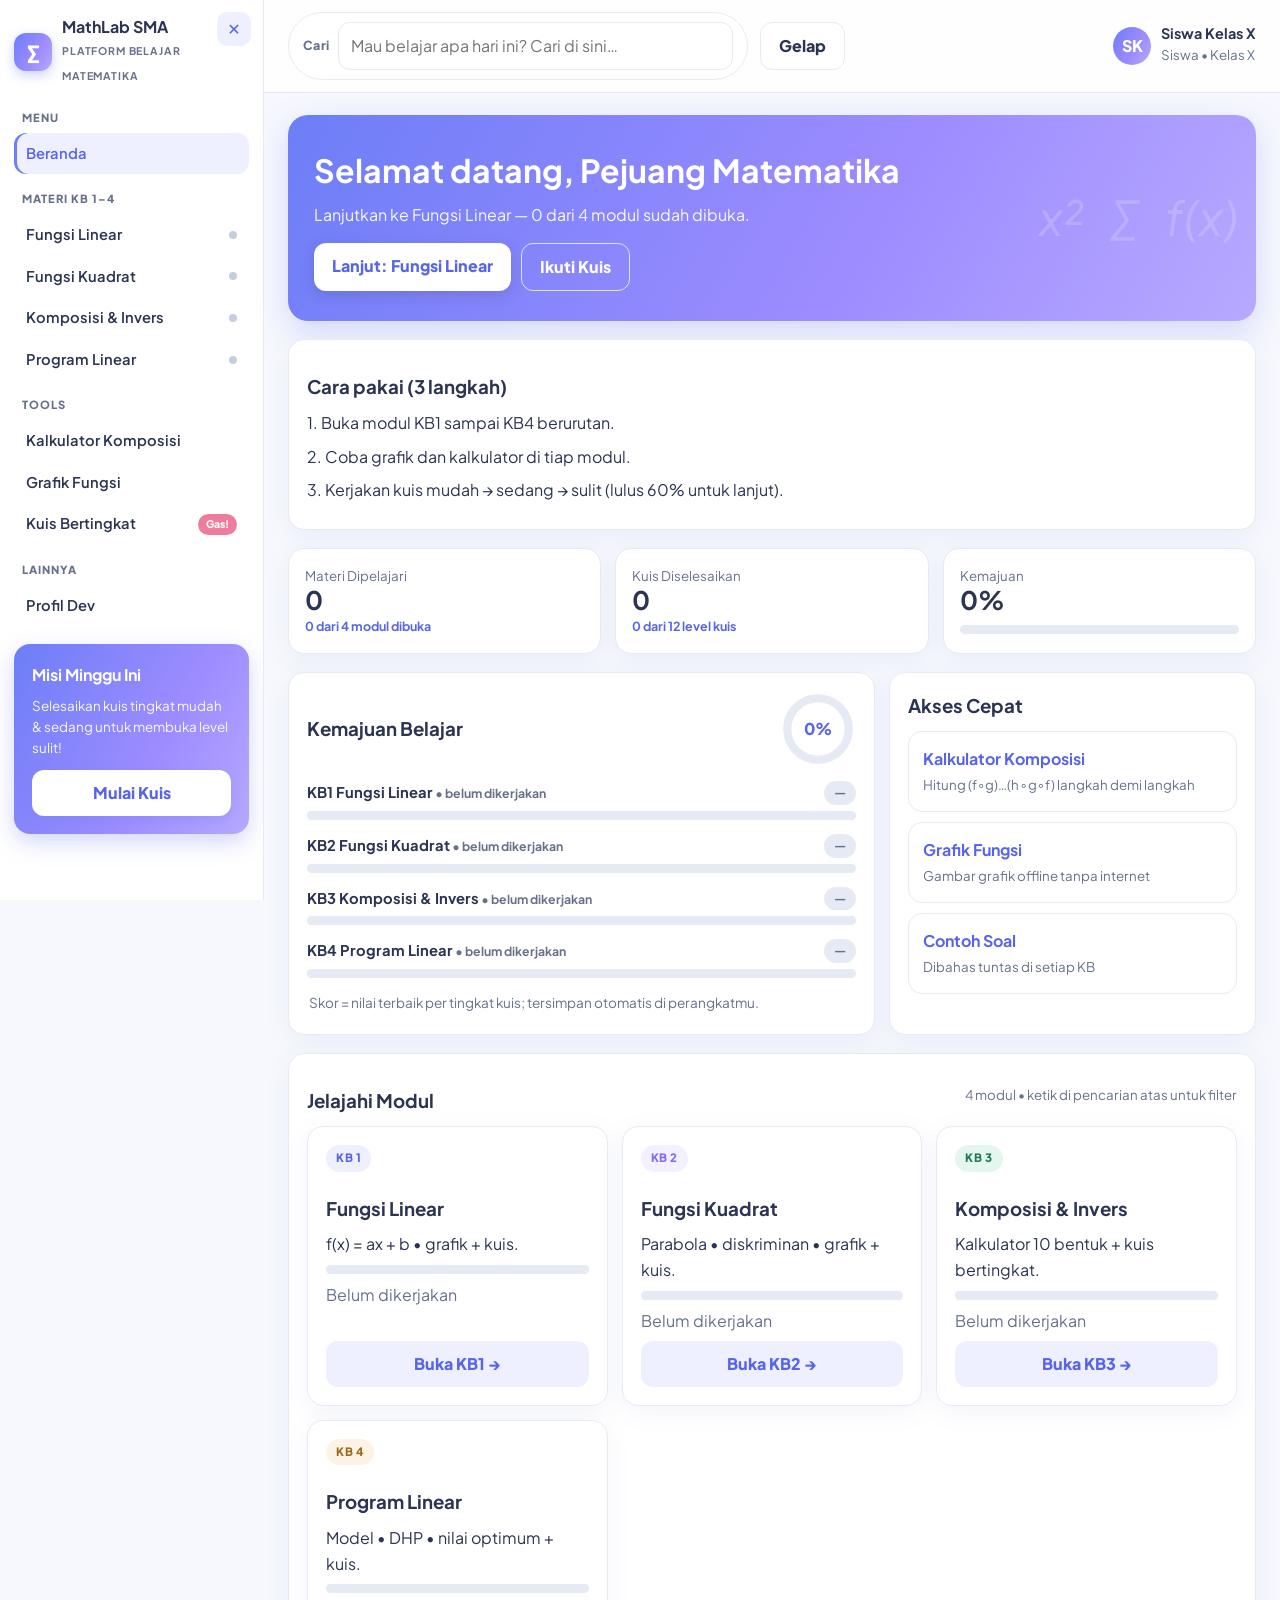
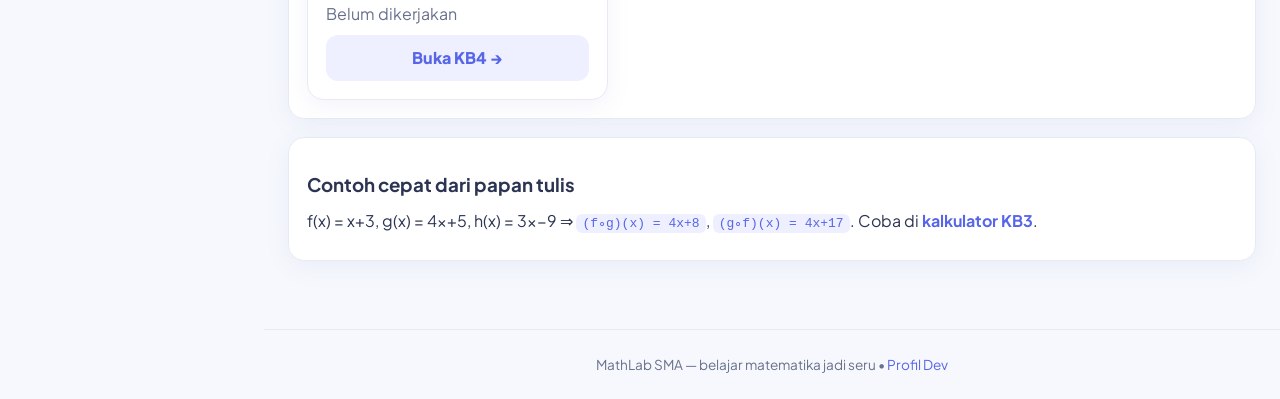
==== commit 1a3059b1: "commit-5" ====
--- a/index.html
+++ b/index.html
@@ -24,7 +24,6 @@
 <a class="side-link" href="kb1.html#graph-kb1">Grafik Fungsi</a>
 <a class="side-link" href="kb3.html#quiz-kb3">Kuis Bertingkat <span class="pill">Gas!</span></a>
 <div class="side-label">LAINNYA</div>
-<a class="side-link" href="profil.html">Papan Skor</a>
 <a class="side-link" href="developer.html">Profil Dev</a>
 <div class="target-card"><h4>Misi Minggu Ini</h4><p>Selesaikan kuis tingkat mudah &amp; sedang untuk membuka level sulit!</p><a class="btn" href="kb3.html#quiz-kb3">Mulai Kuis</a></div>
 </aside>
@@ -52,7 +51,6 @@
 <div class="stats">
 <div class="stat"><div><small>Materi Dipelajari</small><b class="big" id="stMateri">0</b><div class="trend" id="stMateriSub">0 dari 4 modul</div></div></div>
 <div class="stat"><div><small>Kuis Diselesaikan</small><b class="big" id="stQuiz">0</b><div class="trend" id="stQuizSub">0 level selesai</div></div></div>
-<div class="stat"><div><small>Total Skor</small><b class="big" id="stScore">0</b><div class="trend" id="stScoreSub">0 poin</div></div></div>
 <div class="stat"><div><small>Kemajuan</small><b class="big" id="stProg">0%</b><div class="bar"><i id="stProgBar" style="width:0%"></i></div></div></div>
 </div>
 <div class="cols">
@@ -77,7 +75,6 @@
 <div class="card kb-card" data-name="kb2 fungsi kuadrat parabola diskriminan puncak geogebra grafik"><span class="kb-tag t-violet">KB 2</span><h3>Fungsi Kuadrat</h3><p>Parabola • diskriminan • grafik + kuis.</p><div class="bar"><i id="kbBar-kb2" style="width:0%"></i></div><p class="muted tight" id="kbSub-kb2">Belum dibuka</p><a class="btn secondary" href="kb2.html">Buka KB2 →</a></div>
 <div class="card kb-card" data-name="kb3 komposisi invers fog gof kalkulator kuis bertingkat"><span class="kb-tag t-mint">KB 3</span><h3>Komposisi &amp; Invers</h3><p>Kalkulator 10 bentuk + kuis bertingkat.</p><div class="bar"><i id="kbBar-kb3" style="width:0%"></i></div><p class="muted tight" id="kbSub-kb3">Belum dikerjakan</p><a class="btn secondary" href="kb3.html">Buka KB3 →</a></div>
 <div class="card kb-card" data-name="kb4 program linear optimum dhp kendala kuis"><span class="kb-tag t-peach">KB 4</span><h3>Program Linear</h3><p>Model • DHP • nilai optimum + kuis.</p><div class="bar"><i id="kbBar-kb4" style="width:0%"></i></div><p class="muted tight" id="kbSub-kb4">Belum dikerjakan</p><a class="btn secondary" href="kb4.html">Buka KB4 →</a></div>
-<div class="card kb-card" data-name="profil perkembangan skor papan skor reset backup"><span class="kb-tag t-rose">PROFIL</span><h3>Perkembangan</h3><p>Skor tersimpan lokal &amp; reset.</p><a class="btn secondary" href="profil.html">Lihat Profil →</a></div>
 </div>
 </div>
 <div class="card section">
@@ -85,7 +82,7 @@
 <p>f(x) = x+3, g(x) = 4x+5, h(x) = 3x−9 ⇒ <code>(f∘g)(x) = 4x+8</code>, <code>(g∘f)(x) = 4x+17</code>. Coba di <a href="kb3.html#comp-kb3"><b>kalkulator KB3</b></a>.</p>
 </div>
 </div>
-<footer class="site">MathLab SMA — belajar matematika jadi seru • <a href="profil.html">Papan Skor</a> • <a href="developer.html">Profil Dev</a></footer>
+<footer class="site">MathLab SMA — belajar matematika jadi seru • <a href="developer.html">Profil Dev</a></footer>
 </div>
 </div>
 <script src="js/store.js"></script>
@@ -103,8 +100,6 @@
   document.getElementById('stMateriSub').textContent=s.materiOpened+' dari '+s.materiTotal+' modul dibuka';
   cnt('stQuiz',s.quizLevelsDone);
   document.getElementById('stQuizSub').textContent=s.quizLevelsDone+' dari '+s.totalLevels+' level kuis';
-  cnt('stScore',s.totalBest);
-  document.getElementById('stScoreSub').textContent=s.totalBest+' poin (akumulasi terbaik)';
   cnt('stProg',s.progress,'%');
   document.getElementById('stProgBar').style.width=s.progress+'%';
   /* Donut progress */
--- a/css/style.css
+++ b/css/style.css
@@ -113,7 +113,7 @@
 .btn-sm{padding:8px 14px;font-size:.88rem;width:auto}
 
 /* === Statistik dashboard === */
-.stats{display:grid;grid-template-columns:repeat(4,1fr);gap:14px;margin-bottom:18px}
+.stats{display:grid;grid-template-columns:repeat(3,1fr);gap:14px;margin-bottom:18px}
 .stat{background:var(--card);border:1px solid var(--line);border-radius:var(--radius);padding:16px;min-width:0;box-shadow:var(--shadow)}
 .stat .bar{margin-top:8px}
 .tint-blue{background:var(--primary-soft)}
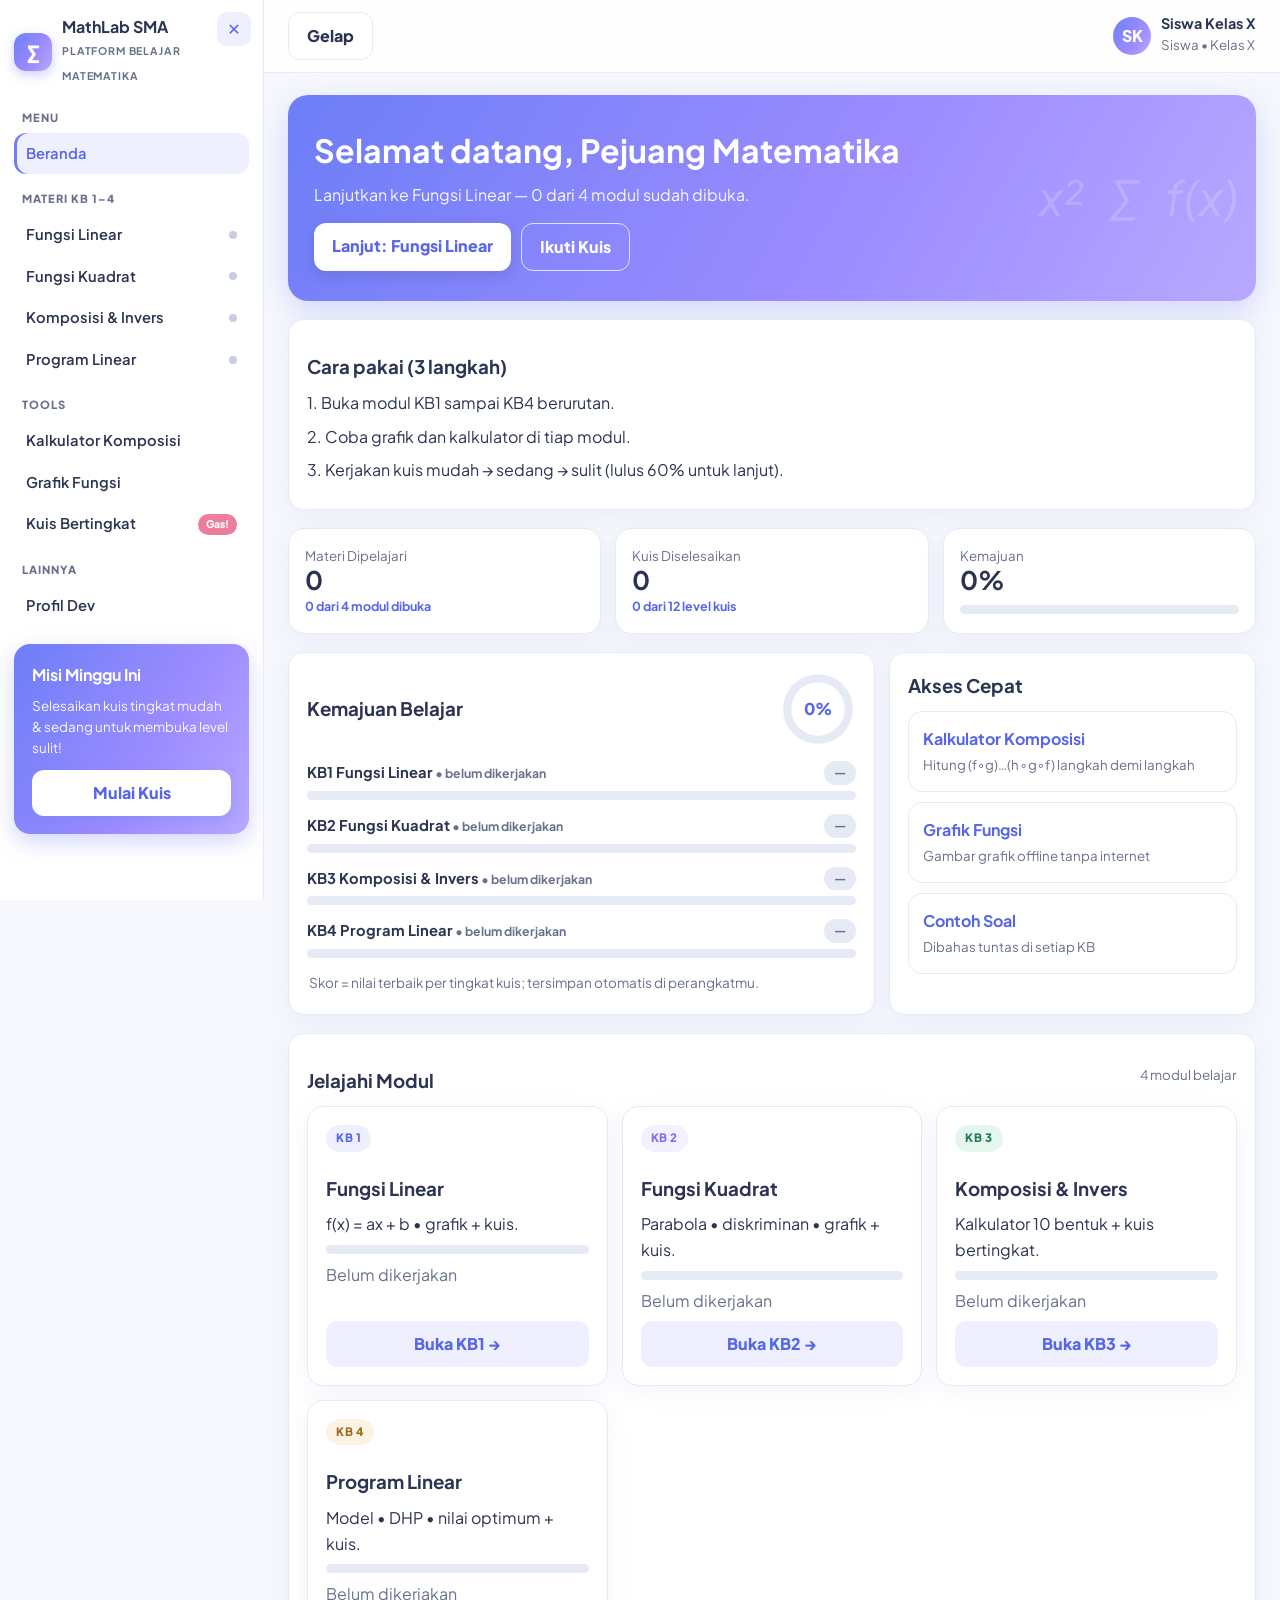
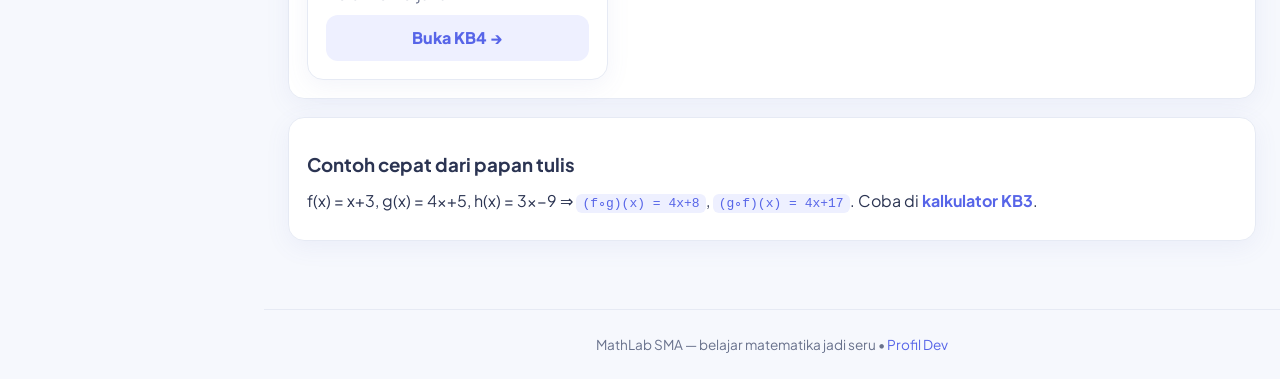
==== commit be454b9a: "commit-7" ====
--- a/index.html
+++ b/index.html
@@ -29,7 +29,6 @@
 </aside>
 <div class="main">
 <div class="topbar">
-<div class="search"><span class="search-label">Cari</span><input data-search type="text" placeholder="Mau belajar apa hari ini? Cari di sini…" aria-label="Cari materi"></div>
 <div class="top-user"><div class="avatar">SW</div><div><b>Siswa Kelas X</b><small>Dashboard</small></div></div>
 </div>
 <div class="content">
@@ -69,10 +68,10 @@
 </div>
 </div>
 <div class="card section">
-<div class="card-head"><h3>Jelajahi Modul</h3><small class="muted" id="kbCount">4 modul • ketik di pencarian atas untuk filter</small></div>
+<div class="card-head"><h3>Jelajahi Modul</h3><small class="muted">4 modul belajar</small></div>
 <div class="kb-grid" id="kbGrid">
 <div class="card kb-card" data-name="kb1 fungsi linear gradien garis lurus grafik contoh"><span class="kb-tag">KB 1</span><h3>Fungsi Linear</h3><p>f(x) = ax + b • grafik + kuis.</p><div class="bar"><i id="kbBar-kb1" style="width:0%"></i></div><p class="muted tight" id="kbSub-kb1">Belum dibuka</p><a class="btn secondary" href="kb1.html">Buka KB1 →</a></div>
-<div class="card kb-card" data-name="kb2 fungsi kuadrat parabola diskriminan puncak geogebra grafik"><span class="kb-tag t-violet">KB 2</span><h3>Fungsi Kuadrat</h3><p>Parabola • diskriminan • grafik + kuis.</p><div class="bar"><i id="kbBar-kb2" style="width:0%"></i></div><p class="muted tight" id="kbSub-kb2">Belum dibuka</p><a class="btn secondary" href="kb2.html">Buka KB2 →</a></div>
+<div class="card kb-card" data-name="kb2 fungsi kuadrat parabola diskriminan puncak grafik"><span class="kb-tag t-violet">KB 2</span><h3>Fungsi Kuadrat</h3><p>Parabola • diskriminan • grafik + kuis.</p><div class="bar"><i id="kbBar-kb2" style="width:0%"></i></div><p class="muted tight" id="kbSub-kb2">Belum dibuka</p><a class="btn secondary" href="kb2.html">Buka KB2 →</a></div>
 <div class="card kb-card" data-name="kb3 komposisi invers fog gof kalkulator kuis bertingkat"><span class="kb-tag t-mint">KB 3</span><h3>Komposisi &amp; Invers</h3><p>Kalkulator 10 bentuk + kuis bertingkat.</p><div class="bar"><i id="kbBar-kb3" style="width:0%"></i></div><p class="muted tight" id="kbSub-kb3">Belum dikerjakan</p><a class="btn secondary" href="kb3.html">Buka KB3 →</a></div>
 <div class="card kb-card" data-name="kb4 program linear optimum dhp kendala kuis"><span class="kb-tag t-peach">KB 4</span><h3>Program Linear</h3><p>Model • DHP • nilai optimum + kuis.</p><div class="bar"><i id="kbBar-kb4" style="width:0%"></i></div><p class="muted tight" id="kbSub-kb4">Belum dikerjakan</p><a class="btn secondary" href="kb4.html">Buka KB4 →</a></div>
 </div>
--- a/css/style.css
+++ b/css/style.css
@@ -1,345 +1,1384 @@
 /* =========================================================
    MathLab SMA — tema soft (indigo · violet · mint · peach)
    ========================================================= */
-@import url('https://fonts.googleapis.com/css2?family=Plus+Jakarta+Sans:wght@400;600;700;800&display=swap');
-:root{
-  --bg:#f6f8fd;            /* latar lavender sangat lembut */
-  --card:#ffffff;
-  --ink:#2b3452;           /* navy lembut untuk teks */
-  --muted:#68718c;
-  --line:#e6eaf4;
-  --primary:#6d7ef7;       /* biru indigo lembut */
-  --primary-d:#5765e8;
-  --primary-soft:#eef0ff;
-  --violet:#9d8cff;
-  --violet-d:#7f6ef2;
-  --violet-soft:#f3f0ff;
-  --mint:#3bbf8e;
-  --mint-soft:#e4f7ef;
-  --peach:#f2a65a;
-  --peach-soft:#fdf3e4;
-  --rose:#ee7d9d;
-  --rose-soft:#fdecf2;
-  --danger:#e35d7a;
-  --radius:16px;
-  --shadow:0 6px 24px rgba(99,112,190,.08);
-  --grad:linear-gradient(120deg,#6d7ef7,#9d8cff 60%,#b7a9ff);
-  --topbar-bg:rgba(255,255,255,.85);
-  --primary-soft-hover:#e2e6ff;
-  --ok-text:#1f7a58; --warn-text:#9a6b1f; --err-text:#c2506e;
-  --st-todo:#c6cde0; --st-prog:#f2b544; --st-done:#3bbf8e;
-}
-*{box-sizing:border-box}
-html{scroll-behavior:smooth}
-body{margin:0;font-family:'Plus Jakarta Sans','Segoe UI',system-ui,-apple-system,Roboto,Arial,sans-serif;background:var(--bg);color:var(--ink);line-height:1.6}
-img,canvas{max-width:100%}
-a{color:var(--primary-d);text-decoration:none}
-a:hover{text-decoration:underline}
-button,input,select{font:inherit}
-:focus-visible{outline:3px solid #c3ccff;outline-offset:2px}
-.section[id],.card[id]{scroll-margin-top:84px}
-.muted{color:var(--muted)}
-.mt10{margin-top:10px}
-.grow2{flex:2;min-width:0}
+@import url("https://fonts.googleapis.com/css2?family=Plus+Jakarta+Sans:wght@400;600;700;800&display=swap");
+:root {
+  --bg: #f6f8fd; /* latar lavender sangat lembut */
+  --card: #ffffff;
+  --ink: #2b3452; /* navy lembut untuk teks */
+  --muted: #68718c;
+  --line: #e6eaf4;
+  --primary: #6d7ef7; /* biru indigo lembut */
+  --primary-d: #5765e8;
+  --primary-soft: #eef0ff;
+  --violet: #9d8cff;
+  --violet-d: #7f6ef2;
+  --violet-soft: #f3f0ff;
+  --mint: #3bbf8e;
+  --mint-soft: #e4f7ef;
+  --peach: #f2a65a;
+  --peach-soft: #fdf3e4;
+  --rose: #ee7d9d;
+  --rose-soft: #fdecf2;
+  --danger: #e35d7a;
+  --radius: 16px;
+  --shadow: 0 6px 24px rgba(99, 112, 190, 0.08);
+  --grad: linear-gradient(120deg, #6d7ef7, #9d8cff 60%, #b7a9ff);
+  --topbar-bg: rgba(255, 255, 255, 0.85);
+  --primary-soft-hover: #e2e6ff;
+  --ok-text: #1f7a58;
+  --warn-text: #9a6b1f;
+  --err-text: #c2506e;
+  --st-todo: #c6cde0;
+  --st-prog: #f2b544;
+  --st-done: #3bbf8e;
+}
+* {
+  box-sizing: border-box;
+}
+html {
+  scroll-behavior: smooth;
+}
+body {
+  margin: 0;
+  font-family:
+    "Plus Jakarta Sans",
+    "Segoe UI",
+    system-ui,
+    -apple-system,
+    Roboto,
+    Arial,
+    sans-serif;
+  background: var(--bg);
+  color: var(--ink);
+  line-height: 1.6;
+}
+img,
+canvas {
+  max-width: 100%;
+}
+a {
+  color: var(--primary-d);
+  text-decoration: none;
+}
+a:hover {
+  text-decoration: underline;
+}
+button,
+input,
+select {
+  font: inherit;
+}
+:focus-visible {
+  outline: 3px solid #c3ccff;
+  outline-offset: 2px;
+}
+.section[id],
+.card[id] {
+  scroll-margin-top: 84px;
+}
+.muted {
+  color: var(--muted);
+}
+.mt10 {
+  margin-top: 10px;
+}
+.grow2 {
+  flex: 2;
+  min-width: 0;
+}
 
 /* === App shell === */
-.app{display:flex;min-height:100vh}
-.sidebar{width:264px;background:var(--card);border-right:1px solid var(--line);padding:18px 14px;position:sticky;top:0;height:100vh;overflow-y:auto;flex-shrink:0;display:flex;flex-direction:column;transition:width .28s ease,padding .28s ease,border .28s ease,transform .28s ease,box-shadow .28s ease}
-.logo{display:flex;align-items:center;gap:10px;margin-bottom:6px}
-.logo-mark{width:38px;height:38px;border-radius:12px;background:var(--grad);color:#fff;display:grid;place-items:center;font-weight:900;font-size:1.3rem;flex-shrink:0;box-shadow:0 4px 12px rgba(109,126,247,.35)}
-.logo b{display:block;line-height:1.1}
-.logo small{color:var(--muted);letter-spacing:.08em;font-size:.66rem;font-weight:700}
-.side-label{font-size:.7rem;font-weight:800;letter-spacing:.09em;color:var(--muted);margin:16px 8px 6px}
-.side-link{display:flex;align-items:center;gap:10px;padding:9px 12px;border-radius:12px;color:var(--ink);font-weight:600;font-size:.92rem;transition:background .15s,color .15s}
-.side-link:hover{background:var(--primary-soft);text-decoration:none}
-.side-link.active{background:var(--primary-soft);color:var(--primary-d);box-shadow:inset 3px 0 0 var(--primary)}
-.side-dot{width:8px;height:8px;border-radius:50%;background:var(--st-todo);flex-shrink:0;margin-left:auto}
-.side-dot.prog{background:var(--st-prog)}
-.side-dot.done{background:var(--st-done)}
-.pill{margin-left:auto;background:var(--rose);color:#fff;font-size:.66rem;font-weight:800;padding:2px 8px;border-radius:999px}
-.target-card{margin-top:auto;background:var(--grad);color:#fff;border-radius:16px;padding:18px;margin-top:18px;box-shadow:0 8px 22px rgba(129,140,248,.35)}
-.target-card h4{margin:0 0 8px}
-.target-card p{margin:0 0 12px;font-size:.84rem;line-height:1.55;opacity:.95}
-.target-card .btn{width:100%;background:#fff;color:var(--primary-d);text-align:center}
-.target-card .btn:hover{background:var(--primary-soft)}
-.main{flex:1;min-width:0;display:flex;flex-direction:column}
+.app {
+  display: flex;
+  min-height: 100vh;
+}
+.sidebar {
+  width: 264px;
+  background: var(--card);
+  border-right: 1px solid var(--line);
+  padding: 18px 14px;
+  position: sticky;
+  top: 0;
+  height: 100vh;
+  overflow-y: auto;
+  flex-shrink: 0;
+  display: flex;
+  flex-direction: column;
+  transition:
+    width 0.28s ease,
+    padding 0.28s ease,
+    border 0.28s ease,
+    transform 0.28s ease,
+    box-shadow 0.28s ease;
+}
+.logo {
+  display: flex;
+  align-items: center;
+  gap: 10px;
+  margin-bottom: 6px;
+}
+.logo-mark {
+  width: 38px;
+  height: 38px;
+  border-radius: 12px;
+  background: var(--grad);
+  color: #fff;
+  display: grid;
+  place-items: center;
+  font-weight: 900;
+  font-size: 1.3rem;
+  flex-shrink: 0;
+  box-shadow: 0 4px 12px rgba(109, 126, 247, 0.35);
+}
+.logo b {
+  display: block;
+  line-height: 1.1;
+}
+.logo small {
+  color: var(--muted);
+  letter-spacing: 0.08em;
+  font-size: 0.66rem;
+  font-weight: 700;
+}
+.side-label {
+  font-size: 0.7rem;
+  font-weight: 800;
+  letter-spacing: 0.09em;
+  color: var(--muted);
+  margin: 16px 8px 6px;
+}
+.side-link {
+  display: flex;
+  align-items: center;
+  gap: 10px;
+  padding: 9px 12px;
+  border-radius: 12px;
+  color: var(--ink);
+  font-weight: 600;
+  font-size: 0.92rem;
+  transition:
+    background 0.15s,
+    color 0.15s;
+}
+.side-link:hover {
+  background: var(--primary-soft);
+  text-decoration: none;
+}
+.side-link.active {
+  background: var(--primary-soft);
+  color: var(--primary-d);
+  box-shadow: inset 3px 0 0 var(--primary);
+}
+.side-dot {
+  width: 8px;
+  height: 8px;
+  border-radius: 50%;
+  background: var(--st-todo);
+  flex-shrink: 0;
+  margin-left: auto;
+}
+.side-dot.prog {
+  background: var(--st-prog);
+}
+.side-dot.done {
+  background: var(--st-done);
+}
+.pill {
+  margin-left: auto;
+  background: var(--rose);
+  color: #fff;
+  font-size: 0.66rem;
+  font-weight: 800;
+  padding: 2px 8px;
+  border-radius: 999px;
+}
+.target-card {
+  margin-top: auto;
+  background: var(--grad);
+  color: #fff;
+  border-radius: 16px;
+  padding: 18px;
+  margin-top: 18px;
+  box-shadow: 0 8px 22px rgba(129, 140, 248, 0.35);
+}
+.target-card h4 {
+  margin: 0 0 8px;
+}
+.target-card p {
+  margin: 0 0 12px;
+  font-size: 0.84rem;
+  line-height: 1.55;
+  opacity: 0.95;
+}
+.target-card .btn {
+  width: 100%;
+  background: #fff;
+  color: var(--primary-d);
+  text-align: center;
+}
+.target-card .btn:hover {
+  background: var(--primary-soft);
+}
+.main {
+  flex: 1;
+  min-width: 0;
+  display: flex;
+  flex-direction: column;
+}
 
 /* === Topbar === */
-.topbar{display:flex;align-items:center;gap:12px;padding:12px 24px;background:var(--topbar-bg);backdrop-filter:blur(10px);border-bottom:1px solid var(--line);position:sticky;top:0;z-index:20}
-.search{flex:1;max-width:460px;display:flex;align-items:center;gap:8px;background:var(--card);border:1px solid var(--line);border-radius:999px;padding:9px 14px;min-width:0;transition:border-color .15s,box-shadow .15s}
-.search:focus-within{border-color:var(--primary);box-shadow:0 0 0 3px var(--primary-soft)}
-.search input{border:0;outline:0;width:100%;font-size:.95rem;background:transparent;min-width:0}
-.search-label{font-size:.78rem;font-weight:800;color:var(--muted);letter-spacing:.04em;flex-shrink:0}
-.top-user{margin-left:auto;display:flex;align-items:center;gap:10px;flex-shrink:0}
-.avatar{width:38px;height:38px;border-radius:50%;background:var(--grad);color:#fff;display:grid;place-items:center;font-weight:800;flex-shrink:0}
-.top-user b{display:block;font-size:.9rem;line-height:1.15}
-.top-user small{color:var(--muted)}
+.topbar {
+  display: flex;
+  align-items: center;
+  gap: 12px;
+  padding: 12px 24px;
+  background: var(--topbar-bg);
+  backdrop-filter: blur(10px);
+  border-bottom: 1px solid var(--line);
+  position: sticky;
+  top: 0;
+  z-index: 20;
+}
+.top-user {
+  margin-left: auto;
+  display: flex;
+  align-items: center;
+  gap: 10px;
+  flex-shrink: 0;
+}
+.avatar {
+  width: 38px;
+  height: 38px;
+  border-radius: 50%;
+  background: var(--grad);
+  color: #fff;
+  display: grid;
+  place-items: center;
+  font-weight: 800;
+  flex-shrink: 0;
+}
+.top-user b {
+  display: block;
+  font-size: 0.9rem;
+  line-height: 1.15;
+}
+.top-user small {
+  color: var(--muted);
+}
 /* === Sidebar bisa ditutup / dibuka === */
-.app.side-hidden .sidebar{width:0;padding-left:0;padding-right:0;border:0;overflow:hidden}
-.side-close{display:grid;position:absolute;top:12px;right:12px;width:34px;height:34px;border:0;border-radius:10px;background:var(--primary-soft);color:var(--primary-d);font-size:1rem;font-weight:800;cursor:pointer;place-items:center;transition:background .15s}
-.side-close:hover{background:var(--primary-soft-hover)}
-.backdrop{position:fixed;inset:0;background:rgba(15,20,40,.45);z-index:450;opacity:0;pointer-events:none;transition:opacity .25s}
-.side-open-btn{display:none;position:fixed;left:0;top:50%;transform:translateY(-50%);z-index:460;width:36px;height:68px;border:0;border-radius:0 12px 12px 0;background:var(--grad);color:#fff;font-size:1.05rem;font-weight:800;cursor:pointer;place-items:center;box-shadow:4px 6px 18px rgba(99,112,190,.35);transition:width .15s,transform .15s}
-.side-open-btn:hover{width:44px}
-.app.side-hidden .side-open-btn{display:grid}
-.content{padding:22px 24px 60px;max-width:1180px;width:100%;margin:0 auto;flex:1}
+.app.side-hidden .sidebar {
+  width: 0;
+  padding-left: 0;
+  padding-right: 0;
+  border: 0;
+  overflow: hidden;
+}
+.side-close {
+  display: grid;
+  position: absolute;
+  top: 12px;
+  right: 12px;
+  width: 34px;
+  height: 34px;
+  border: 0;
+  border-radius: 10px;
+  background: var(--primary-soft);
+  color: var(--primary-d);
+  font-size: 1rem;
+  font-weight: 800;
+  cursor: pointer;
+  place-items: center;
+  transition: background 0.15s;
+}
+.side-close:hover {
+  background: var(--primary-soft-hover);
+}
+.backdrop {
+  position: fixed;
+  inset: 0;
+  background: rgba(15, 20, 40, 0.45);
+  z-index: 450;
+  opacity: 0;
+  pointer-events: none;
+  transition: opacity 0.25s;
+}
+.side-open-btn {
+  display: none;
+  position: fixed;
+  left: 0;
+  top: 50%;
+  transform: translateY(-50%);
+  z-index: 460;
+  width: 36px;
+  height: 68px;
+  border: 0;
+  border-radius: 0 12px 12px 0;
+  background: var(--grad);
+  color: #fff;
+  font-size: 1.05rem;
+  font-weight: 800;
+  cursor: pointer;
+  place-items: center;
+  box-shadow: 4px 6px 18px rgba(99, 112, 190, 0.35);
+  transition:
+    width 0.15s,
+    transform 0.15s;
+}
+.side-open-btn:hover {
+  width: 44px;
+}
+.app.side-hidden .side-open-btn {
+  display: grid;
+}
+.content {
+  padding: 22px 24px 60px;
+  max-width: 1180px;
+  width: 100%;
+  margin: 0 auto;
+  flex: 1;
+}
 
 /* === Page head === */
-.page-head{margin:6px 0 4px}
-.page-head h1{margin:4px 0 2px;font-size:clamp(1.35rem,3vw,1.9rem);line-height:1.25}
-.crumb{font-size:.88rem;color:var(--muted);margin:0 0 10px}
-.crumb a{font-weight:600}
+.page-head {
+  margin: 6px 0 4px;
+}
+.page-head h1 {
+  margin: 4px 0 2px;
+  font-size: clamp(1.35rem, 3vw, 1.9rem);
+  line-height: 1.25;
+}
+.crumb {
+  font-size: 0.88rem;
+  color: var(--muted);
+  margin: 0 0 10px;
+}
+.crumb a {
+  font-weight: 600;
+}
 
 /* === Welcome banner === */
-.welcome{position:relative;overflow:hidden;background:var(--grad);color:#fff;border-radius:20px;padding:30px 26px;margin-bottom:18px;box-shadow:0 10px 30px rgba(129,140,248,.3)}
-.welcome h1{margin:0 0 6px;font-size:clamp(1.4rem,3vw,2rem)}
-.welcome p{margin:0 0 16px;opacity:.94;max-width:62ch}
-.welcome .math-bg{position:absolute;right:18px;top:0;bottom:0;display:flex;gap:26px;align-items:center;font-size:3rem;opacity:.18;font-style:italic;pointer-events:none}
-.welcome-actions{display:flex;gap:10px;flex-wrap:wrap}
+.welcome {
+  position: relative;
+  overflow: hidden;
+  background: var(--grad);
+  color: #fff;
+  border-radius: 20px;
+  padding: 30px 26px;
+  margin-bottom: 18px;
+  box-shadow: 0 10px 30px rgba(129, 140, 248, 0.3);
+}
+.welcome h1 {
+  margin: 0 0 6px;
+  font-size: clamp(1.4rem, 3vw, 2rem);
+}
+.welcome p {
+  margin: 0 0 16px;
+  opacity: 0.94;
+  max-width: 62ch;
+}
+.welcome .math-bg {
+  position: absolute;
+  right: 18px;
+  top: 0;
+  bottom: 0;
+  display: flex;
+  gap: 26px;
+  align-items: center;
+  font-size: 3rem;
+  opacity: 0.18;
+  font-style: italic;
+  pointer-events: none;
+}
+.welcome-actions {
+  display: flex;
+  gap: 10px;
+  flex-wrap: wrap;
+}
 
 /* === Tombol === */
-.btn{display:inline-block;border:0;border-radius:12px;padding:10px 18px;font-weight:800;cursor:pointer;background:var(--primary);color:#fff;text-align:center;box-shadow:0 4px 14px rgba(109,126,247,.32);transition:transform .15s,background .15s,box-shadow .15s}
-.btn:hover{background:var(--primary-d);text-decoration:none;color:#fff;transform:translateY(-1px)}
-.btn:active{transform:scale(.97)}
-.btn.accent{background:#fff;color:var(--primary-d);box-shadow:0 4px 14px rgba(43,52,82,.18)}
-.btn.accent:hover{background:var(--primary-soft)}
-.btn.secondary{background:var(--primary-soft);color:var(--primary-d);box-shadow:none}
-.btn.secondary:hover{background:var(--primary-soft-hover)}
-.btn.ghost{background:var(--card);border:1px solid var(--line);color:var(--ink);box-shadow:none}
-.btn.ghost:hover{background:var(--primary-soft);color:var(--primary-d)}
-.btn.outline{background:transparent;border:1.5px solid rgba(255,255,255,.75);color:#fff;box-shadow:none}
-.btn.outline:hover{background:rgba(255,255,255,.16)}
-.btn:disabled{opacity:.5;cursor:not-allowed;transform:none}
-.btn-sm{padding:8px 14px;font-size:.88rem;width:auto}
+.btn {
+  display: inline-block;
+  border: 0;
+  border-radius: 12px;
+  padding: 10px 18px;
+  font-weight: 800;
+  cursor: pointer;
+  background: var(--primary);
+  color: #fff;
+  text-align: center;
+  box-shadow: 0 4px 14px rgba(109, 126, 247, 0.32);
+  transition:
+    transform 0.15s,
+    background 0.15s,
+    box-shadow 0.15s;
+}
+.btn:hover {
+  background: var(--primary-d);
+  text-decoration: none;
+  color: #fff;
+  transform: translateY(-1px);
+}
+.btn:active {
+  transform: scale(0.97);
+}
+.btn.accent {
+  background: #fff;
+  color: var(--primary-d);
+  box-shadow: 0 4px 14px rgba(43, 52, 82, 0.18);
+}
+.btn.accent:hover {
+  background: var(--primary-soft);
+}
+.btn.secondary {
+  background: var(--primary-soft);
+  color: var(--primary-d);
+  box-shadow: none;
+}
+.btn.secondary:hover {
+  background: var(--primary-soft-hover);
+}
+.btn.ghost {
+  background: var(--card);
+  border: 1px solid var(--line);
+  color: var(--ink);
+  box-shadow: none;
+}
+.btn.ghost:hover {
+  background: var(--primary-soft);
+  color: var(--primary-d);
+}
+.btn.outline {
+  background: transparent;
+  border: 1.5px solid rgba(255, 255, 255, 0.75);
+  color: #fff;
+  box-shadow: none;
+}
+.btn.outline:hover {
+  background: rgba(255, 255, 255, 0.16);
+}
+.btn:disabled {
+  opacity: 0.5;
+  cursor: not-allowed;
+  transform: none;
+}
+.btn-sm {
+  padding: 8px 14px;
+  font-size: 0.88rem;
+  width: auto;
+}
 
 /* === Statistik dashboard === */
-.stats{display:grid;grid-template-columns:repeat(3,1fr);gap:14px;margin-bottom:18px}
-.stat{background:var(--card);border:1px solid var(--line);border-radius:var(--radius);padding:16px;min-width:0;box-shadow:var(--shadow)}
-.stat .bar{margin-top:8px}
-.tint-blue{background:var(--primary-soft)}
-.tint-violet{background:var(--violet-soft)}
-.tint-mint{background:var(--mint-soft)}
-.tint-peach{background:var(--peach-soft)}
-.tint-rose{background:var(--rose-soft)}
-.stat small{color:var(--muted);display:block}
-.stat b.big{font-size:1.6rem;line-height:1.1}
-.trend{font-size:.78rem;color:var(--primary-d);font-weight:700}
+.stats {
+  display: grid;
+  grid-template-columns: repeat(3, 1fr);
+  gap: 14px;
+  margin-bottom: 18px;
+}
+.stat {
+  background: var(--card);
+  border: 1px solid var(--line);
+  border-radius: var(--radius);
+  padding: 16px;
+  min-width: 0;
+  box-shadow: var(--shadow);
+}
+.stat .bar {
+  margin-top: 8px;
+}
+.tint-blue {
+  background: var(--primary-soft);
+}
+.tint-violet {
+  background: var(--violet-soft);
+}
+.tint-mint {
+  background: var(--mint-soft);
+}
+.tint-peach {
+  background: var(--peach-soft);
+}
+.tint-rose {
+  background: var(--rose-soft);
+}
+.stat small {
+  color: var(--muted);
+  display: block;
+}
+.stat b.big {
+  font-size: 1.6rem;
+  line-height: 1.1;
+}
+.trend {
+  font-size: 0.78rem;
+  color: var(--primary-d);
+  font-weight: 700;
+}
 
 /* === Kartu & kolom === */
-.cols{display:grid;grid-template-columns:1.6fr 1fr;gap:14px;margin-bottom:18px}
-.card{background:var(--card);border:1px solid var(--line);border-radius:var(--radius);padding:18px;box-shadow:var(--shadow);min-width:0}
-.card h3{margin:0}
-.card-head{display:flex;align-items:center;justify-content:space-between;gap:10px;margin-bottom:10px;flex-wrap:wrap}
-.link-more{font-size:.85rem;white-space:nowrap}
-.prog-row{margin:14px 0}
-.prog-note{font-size:.85rem;color:var(--muted);margin:12px 2px 2px}
-.prog-top{display:flex;justify-content:space-between;gap:8px;font-weight:700;font-size:.92rem;margin-bottom:6px}
-.pct{background:var(--primary-soft);color:var(--primary-d);border-radius:999px;padding:2px 10px;font-size:.78rem;white-space:nowrap}
-.prog-row.st-todo .pct{background:var(--line);color:var(--muted)}
-.prog-row.st-todo .bar i{background:var(--st-todo)}
-.prog-row.st-prog .pct{background:var(--peach-soft);color:var(--warn-text)}
-.prog-row.st-prog .bar i{background:linear-gradient(90deg,#f7cf8f,var(--st-prog))}
-.prog-row.st-done .pct{background:var(--mint-soft);color:var(--ok-text)}
-.prog-row.st-done .bar i{background:linear-gradient(90deg,#6fd9ae,var(--st-done))}
-.bar{height:9px;background:var(--line);border-radius:999px;overflow:hidden}
-.bar i{display:block;height:100%;border-radius:999px;background:linear-gradient(90deg,var(--primary),var(--violet));transition:width .4s ease}
-.qa{display:block;border:1px solid var(--line);border-radius:14px;padding:14px;margin:10px 0;transition:border-color .15s,box-shadow .15s,transform .15s}
-.qa:hover{border-color:var(--primary);text-decoration:none;box-shadow:var(--shadow);transform:translateY(-1px)}
-.qa b{display:block}
-.qa small{color:var(--muted)}
+.cols {
+  display: grid;
+  grid-template-columns: 1.6fr 1fr;
+  gap: 14px;
+  margin-bottom: 18px;
+}
+.card {
+  background: var(--card);
+  border: 1px solid var(--line);
+  border-radius: var(--radius);
+  padding: 18px;
+  box-shadow: var(--shadow);
+  min-width: 0;
+}
+.card h3 {
+  margin: 0;
+}
+.card-head {
+  display: flex;
+  align-items: center;
+  justify-content: space-between;
+  gap: 10px;
+  margin-bottom: 10px;
+  flex-wrap: wrap;
+}
+.link-more {
+  font-size: 0.85rem;
+  white-space: nowrap;
+}
+.prog-row {
+  margin: 14px 0;
+}
+.prog-note {
+  font-size: 0.85rem;
+  color: var(--muted);
+  margin: 12px 2px 2px;
+}
+.prog-top {
+  display: flex;
+  justify-content: space-between;
+  gap: 8px;
+  font-weight: 700;
+  font-size: 0.92rem;
+  margin-bottom: 6px;
+}
+.pct {
+  background: var(--primary-soft);
+  color: var(--primary-d);
+  border-radius: 999px;
+  padding: 2px 10px;
+  font-size: 0.78rem;
+  white-space: nowrap;
+}
+.prog-row.st-todo .pct {
+  background: var(--line);
+  color: var(--muted);
+}
+.prog-row.st-todo .bar i {
+  background: var(--st-todo);
+}
+.prog-row.st-prog .pct {
+  background: var(--peach-soft);
+  color: var(--warn-text);
+}
+.prog-row.st-prog .bar i {
+  background: linear-gradient(90deg, #f7cf8f, var(--st-prog));
+}
+.prog-row.st-done .pct {
+  background: var(--mint-soft);
+  color: var(--ok-text);
+}
+.prog-row.st-done .bar i {
+  background: linear-gradient(90deg, #6fd9ae, var(--st-done));
+}
+.bar {
+  height: 9px;
+  background: var(--line);
+  border-radius: 999px;
+  overflow: hidden;
+}
+.bar i {
+  display: block;
+  height: 100%;
+  border-radius: 999px;
+  background: linear-gradient(90deg, var(--primary), var(--violet));
+  transition: width 0.4s ease;
+}
+.qa {
+  display: block;
+  border: 1px solid var(--line);
+  border-radius: 14px;
+  padding: 14px;
+  margin: 10px 0;
+  transition:
+    border-color 0.15s,
+    box-shadow 0.15s,
+    transform 0.15s;
+}
+.qa:hover {
+  border-color: var(--primary);
+  text-decoration: none;
+  box-shadow: var(--shadow);
+  transform: translateY(-1px);
+}
+.qa b {
+  display: block;
+}
+.qa small {
+  color: var(--muted);
+}
 
 /* === Grid KB === */
-.kb-grid{display:grid;grid-template-columns:repeat(auto-fit,minmax(230px,1fr));gap:14px}
-.kb-card{display:flex;flex-direction:column;transition:transform .18s,box-shadow .18s}
-.kb-card:hover{transform:translateY(-3px);box-shadow:0 12px 28px rgba(99,112,190,.14)}
-.kb-card .btn,.kb-card .btn.secondary{margin-top:auto}
-.kb-tag{display:inline-block;align-self:flex-start;font-size:.72rem;font-weight:800;letter-spacing:.05em;padding:4px 10px;border-radius:999px;background:var(--primary-soft);color:var(--primary-d);margin-bottom:8px}
-.kb-tag.t-violet{background:var(--violet-soft);color:var(--violet-d)}
-.kb-tag.t-mint{background:var(--mint-soft);color:var(--ok-text)}
-.kb-tag.t-peach{background:var(--peach-soft);color:var(--warn-text)}
-.kb-tag.t-rose{background:var(--rose-soft);color:var(--err-text)}
-.section{margin:0 0 18px}
-.section:last-child{margin-bottom:0}
-.section h2{margin:0 0 8px;font-size:1.15rem}
-.section h3{margin:14px 0 0}
-.section p{margin:8px 0}
+.kb-grid {
+  display: grid;
+  grid-template-columns: repeat(auto-fit, minmax(230px, 1fr));
+  gap: 14px;
+}
+.kb-card {
+  display: flex;
+  flex-direction: column;
+  transition:
+    transform 0.18s,
+    box-shadow 0.18s;
+}
+.kb-card:hover {
+  transform: translateY(-3px);
+  box-shadow: 0 12px 28px rgba(99, 112, 190, 0.14);
+}
+.kb-card .btn,
+.kb-card .btn.secondary {
+  margin-top: auto;
+}
+.kb-tag {
+  display: inline-block;
+  align-self: flex-start;
+  font-size: 0.72rem;
+  font-weight: 800;
+  letter-spacing: 0.05em;
+  padding: 4px 10px;
+  border-radius: 999px;
+  background: var(--primary-soft);
+  color: var(--primary-d);
+  margin-bottom: 8px;
+}
+.kb-tag.t-violet {
+  background: var(--violet-soft);
+  color: var(--violet-d);
+}
+.kb-tag.t-mint {
+  background: var(--mint-soft);
+  color: var(--ok-text);
+}
+.kb-tag.t-peach {
+  background: var(--peach-soft);
+  color: var(--warn-text);
+}
+.kb-tag.t-rose {
+  background: var(--rose-soft);
+  color: var(--err-text);
+}
+.section {
+  margin: 0 0 18px;
+}
+.section:last-child {
+  margin-bottom: 0;
+}
+.section h2 {
+  margin: 0 0 8px;
+  font-size: 1.15rem;
+}
+.section h3 {
+  margin: 14px 0 0;
+}
+.section p {
+  margin: 8px 0;
+}
 
 /* === Form & layout util === */
-.two{display:grid;grid-template-columns:1fr 1fr;gap:14px}
-label{display:block;font-weight:600;margin:10px 0 4px;font-size:.92rem}
-input[type=text],input[type=number],select{width:100%;padding:10px 12px;border-radius:12px;border:1px solid var(--line);font-size:1rem;background:var(--card);color:var(--ink);min-width:0;transition:border-color .15s,box-shadow .15s}
-input[type=text]:focus,input[type=number]:focus,select:focus{border-color:var(--primary);box-shadow:0 0 0 3px var(--primary-soft);outline:none}
-select{cursor:pointer}
-.row{display:flex;gap:10px;flex-wrap:wrap;align-items:end}
-.row>*{flex:1;min-width:140px}
-.grid-comp{display:grid;grid-template-columns:repeat(6,1fr);gap:10px}
-.legend{font-size:.85rem;color:var(--muted);margin:2px 0 2px}
-.frame{border:1px solid var(--line);border-radius:14px;overflow:hidden;background:var(--card)}
-.frame iframe{border:0;display:block;width:100%;height:420px}
-.note{color:var(--muted);font-size:.88rem}
-.geo-status{display:flex;align-items:center;gap:8px;font-size:.85rem;margin:8px 0 10px;color:var(--muted)}
-.geo-dot{width:10px;height:10px;border-radius:50%;background:var(--peach);flex:none}
-.geo-status.online .geo-dot{background:var(--mint)}
-.geo-status.offline .geo-dot{background:var(--danger)}
-.geo-offline{border:1px dashed var(--line);border-radius:14px;padding:14px 16px;margin:10px 0;background:var(--card)}
-.geo-offline p{margin:6px 0}
-.geo-offline .btn{margin-right:8px}
-canvas.plot{width:100%;height:320px;background:var(--card);border:1px solid var(--line);border-radius:14px;display:block}
-.val-wrap{display:flex;gap:10px;align-items:center;flex-wrap:wrap;margin-top:10px}
-.val-table{border-collapse:collapse;font-size:.85rem;background:var(--card)}
-.val-table th,.val-table td{border:1px solid var(--line);padding:6px 10px;text-align:center;min-width:44px}
-.val-table th{background:var(--primary-soft);color:var(--primary-d)}
+.two {
+  display: grid;
+  grid-template-columns: 1fr 1fr;
+  gap: 14px;
+}
+label {
+  display: block;
+  font-weight: 600;
+  margin: 10px 0 4px;
+  font-size: 0.92rem;
+}
+input[type="text"],
+input[type="number"],
+select {
+  width: 100%;
+  padding: 10px 12px;
+  border-radius: 12px;
+  border: 1px solid var(--line);
+  font-size: 1rem;
+  background: var(--card);
+  color: var(--ink);
+  min-width: 0;
+  transition:
+    border-color 0.15s,
+    box-shadow 0.15s;
+}
+input[type="text"]:focus,
+input[type="number"]:focus,
+select:focus {
+  border-color: var(--primary);
+  box-shadow: 0 0 0 3px var(--primary-soft);
+  outline: none;
+}
+select {
+  cursor: pointer;
+}
+.row {
+  display: flex;
+  gap: 10px;
+  flex-wrap: wrap;
+  align-items: end;
+}
+.row > * {
+  flex: 1;
+  min-width: 140px;
+}
+.grid-comp {
+  display: grid;
+  grid-template-columns: repeat(6, 1fr);
+  gap: 10px;
+}
+.legend {
+  font-size: 0.85rem;
+  color: var(--muted);
+  margin: 2px 0 2px;
+}
+.note {
+  color: var(--muted);
+  font-size: 0.88rem;
+}
+details.adv {
+  margin: 10px 0 0;
+  font-size: 0.9rem;
+}
+details.adv summary {
+  cursor: pointer;
+  font-weight: 700;
+  color: var(--primary-d);
+  padding: 6px 0;
+}
+details.adv .row {
+  margin-top: 6px;
+}
+canvas.plot {
+  width: 100%;
+  height: 320px;
+  background: var(--card);
+  border: 1px solid var(--line);
+  border-radius: 14px;
+  display: block;
+}
+.val-wrap {
+  display: flex;
+  gap: 10px;
+  align-items: center;
+  flex-wrap: wrap;
+  margin-top: 10px;
+}
+.val-table {
+  border-collapse: collapse;
+  font-size: 0.85rem;
+  background: var(--card);
+}
+.val-table th,
+.val-table td {
+  border: 1px solid var(--line);
+  padding: 6px 10px;
+  text-align: center;
+  min-width: 44px;
+}
+.val-table th {
+  background: var(--primary-soft);
+  color: var(--primary-d);
+}
 
 /* === Alert, kode, langkah === */
-.alert{padding:11px 14px;border-radius:12px;margin:10px 0;font-size:.92rem;overflow-wrap:break-word;border:1px solid transparent}
-.alert.error{background:var(--rose-soft);color:var(--err-text)}
-.alert.ok{background:var(--mint-soft);color:var(--ok-text)}
-.alert.warn{background:var(--peach-soft);color:var(--warn-text)}
-.mono{font-family:Consolas,Menlo,monospace;background:#1d2540;color:#dfe6ff;padding:14px;border-radius:12px;overflow:auto;font-size:.88rem}
-.steps{white-space:pre-wrap}
+.alert {
+  padding: 11px 14px;
+  border-radius: 12px;
+  margin: 10px 0;
+  font-size: 0.92rem;
+  overflow-wrap: break-word;
+  border: 1px solid transparent;
+}
+.alert.error {
+  background: var(--rose-soft);
+  color: var(--err-text);
+}
+.alert.ok {
+  background: var(--mint-soft);
+  color: var(--ok-text);
+}
+.alert.warn {
+  background: var(--peach-soft);
+  color: var(--warn-text);
+}
+.mono {
+  font-family: Consolas, Menlo, monospace;
+  background: #1d2540;
+  color: #dfe6ff;
+  padding: 14px;
+  border-radius: 12px;
+  overflow: auto;
+  font-size: 0.88rem;
+}
+.steps {
+  white-space: pre-wrap;
+}
 
 /* === Kuis === */
-.quiz-q{border:1px solid var(--line);border-radius:12px;padding:14px;margin:10px 0;background:var(--card);transition:border-color .15s}
-.quiz-progress{display:flex;align-items:center;gap:10px;font-size:.85rem;color:var(--muted);font-weight:700;margin:4px 0 8px}
-.quiz-progress .bar{flex:1}
-.quiz-q.correct{border-color:var(--mint)}
-.quiz-q.wrong{border-color:var(--rose)}
-.quiz-q label{display:flex;gap:8px;align-items:flex-start;font-weight:400;margin:8px 0;cursor:pointer;padding:6px 8px;border-radius:10px;transition:background .12s}
-.quiz-q label:hover{background:var(--primary-soft)}
-.tabs{display:flex;gap:8px;flex-wrap:wrap;margin:10px 0;overflow-x:auto}
-.tab{padding:8px 14px;border-radius:999px;border:1px solid var(--line);background:var(--card);cursor:pointer;font-weight:700;white-space:nowrap;transition:background .15s,color .15s}
-.tab:hover{border-color:var(--primary)}
-.tab.active{background:var(--primary);border-color:var(--primary);color:#fff}
-.tab.locked{opacity:.55}
-code{background:var(--primary-soft);color:var(--primary-d);padding:2px 6px;border-radius:6px;overflow-wrap:break-word}
-.pager{display:flex;justify-content:space-between;gap:10px;flex-wrap:wrap;margin:18px 0 0;font-weight:700}
-.pager a{background:var(--card);border:1px solid var(--line);border-radius:999px;padding:8px 16px;box-shadow:var(--shadow);transition:border-color .15s,color .15s}
-.pager a:hover{border-color:var(--primary);text-decoration:none}
-footer.site{color:var(--muted);font-size:.85rem;text-align:center;padding:24px 10px;border-top:1px solid var(--line);margin-top:8px;background:transparent}
+.quiz-q {
+  border: 1px solid var(--line);
+  border-radius: 12px;
+  padding: 14px;
+  margin: 10px 0;
+  background: var(--card);
+  transition: border-color 0.15s;
+}
+.quiz-progress {
+  display: flex;
+  align-items: center;
+  gap: 10px;
+  font-size: 0.85rem;
+  color: var(--muted);
+  font-weight: 700;
+  margin: 4px 0 8px;
+}
+.quiz-progress .bar {
+  flex: 1;
+}
+.quiz-q.correct {
+  border-color: var(--mint);
+}
+.quiz-q.wrong {
+  border-color: var(--rose);
+}
+.quiz-q label {
+  display: flex;
+  gap: 8px;
+  align-items: flex-start;
+  font-weight: 400;
+  margin: 8px 0;
+  cursor: pointer;
+  padding: 6px 8px;
+  border-radius: 10px;
+  transition: background 0.12s;
+}
+.quiz-q label:hover {
+  background: var(--primary-soft);
+}
+.tabs {
+  display: flex;
+  gap: 8px;
+  flex-wrap: wrap;
+  margin: 10px 0;
+  overflow-x: auto;
+}
+.tab {
+  padding: 8px 14px;
+  border-radius: 999px;
+  border: 1px solid var(--line);
+  background: var(--card);
+  cursor: pointer;
+  font-weight: 700;
+  white-space: nowrap;
+  transition:
+    background 0.15s,
+    color 0.15s;
+}
+.tab:hover {
+  border-color: var(--primary);
+}
+.tab.active {
+  background: var(--primary);
+  border-color: var(--primary);
+  color: #fff;
+}
+.tab.locked {
+  opacity: 0.55;
+}
+code {
+  background: var(--primary-soft);
+  color: var(--primary-d);
+  padding: 2px 6px;
+  border-radius: 6px;
+  overflow-wrap: break-word;
+}
+.pager {
+  display: flex;
+  justify-content: space-between;
+  gap: 10px;
+  flex-wrap: wrap;
+  margin: 18px 0 0;
+  font-weight: 700;
+}
+.pager a {
+  background: var(--card);
+  border: 1px solid var(--line);
+  border-radius: 999px;
+  padding: 8px 16px;
+  box-shadow: var(--shadow);
+  transition:
+    border-color 0.15s,
+    color 0.15s;
+}
+.pager a:hover {
+  border-color: var(--primary);
+  text-decoration: none;
+}
+footer.site {
+  color: var(--muted);
+  font-size: 0.85rem;
+  text-align: center;
+  padding: 24px 10px;
+  border-top: 1px solid var(--line);
+  margin-top: 8px;
+  background: transparent;
+}
 
 /* === Profil dev === */
-.dev-hero{display:flex;gap:18px;align-items:center;flex-wrap:wrap}
-.dev-hero>div:last-child{flex:1;min-width:0}
-.dev-hero h2{margin:0}
-.dev-hero .sub{margin:4px 0;color:var(--muted)}
-.dev-hero p{max-width:60ch}
-.dev-avatar{width:96px;height:96px;border-radius:26px;background:var(--grad);color:#fff;display:grid;place-items:center;font-size:2.4rem;font-weight:900;flex-shrink:0;box-shadow:0 8px 22px rgba(129,140,248,.35)}
-.skill-tags{display:flex;gap:8px;flex-wrap:wrap;margin-top:10px}
-.skill-tags span{background:var(--primary-soft);color:var(--primary-d);font-size:.78rem;font-weight:700;padding:5px 12px;border-radius:999px}
-.skill-tags span.blue{background:var(--violet-soft);color:var(--violet-d)}
+.dev-hero {
+  display: flex;
+  gap: 18px;
+  align-items: center;
+  flex-wrap: wrap;
+}
+.dev-hero > div:last-child {
+  flex: 1;
+  min-width: 0;
+}
+.dev-hero h2 {
+  margin: 0;
+}
+.dev-hero .sub {
+  margin: 4px 0;
+  color: var(--muted);
+}
+.dev-hero p {
+  max-width: 60ch;
+}
+.dev-avatar {
+  width: 96px;
+  height: 96px;
+  border-radius: 26px;
+  background: var(--grad);
+  color: #fff;
+  display: grid;
+  place-items: center;
+  font-size: 2.4rem;
+  font-weight: 900;
+  flex-shrink: 0;
+  box-shadow: 0 8px 22px rgba(129, 140, 248, 0.35);
+}
+.skill-tags {
+  display: flex;
+  gap: 8px;
+  flex-wrap: wrap;
+  margin-top: 10px;
+}
+.skill-tags span {
+  background: var(--primary-soft);
+  color: var(--primary-d);
+  font-size: 0.78rem;
+  font-weight: 700;
+  padding: 5px 12px;
+  border-radius: 999px;
+}
+.skill-tags span.blue {
+  background: var(--violet-soft);
+  color: var(--violet-d);
+}
 
 /* === Responsif === */
-@media(max-width:1020px){
-  .stats{grid-template-columns:repeat(2,1fr)}
-  .cols{grid-template-columns:1fr}
-  .grid-comp{grid-template-columns:repeat(3,1fr)}
-}
-@media(max-width:820px){
-  .sidebar{position:fixed;left:0;top:0;bottom:0;height:100dvh;width:280px;max-width:85vw;z-index:500;transform:translateX(-105%);box-shadow:0 0 40px rgba(0,0,0,.3)}
-  .app.side-open .sidebar{transform:none}
-  .app.side-open .backdrop{opacity:1;pointer-events:auto}
-  .app:not(.side-open) .side-open-btn{display:grid}
-  .content{padding:16px 14px 48px}
-  .welcome{padding:22px 18px}
-  .welcome .math-bg{display:none}
-  .topbar{padding:10px 14px}
-  .top-user div:last-child{display:none}
-  .two{grid-template-columns:1fr}
-}
-@media(max-width:560px){
-  .stats{grid-template-columns:1fr}
-  .row>*{min-width:100%;flex:1 1 100%}
-  .grid-comp{grid-template-columns:repeat(2,1fr)}
-  canvas.plot{height:240px}
-  .btn{width:100%;margin-top:6px}
-  .welcome-actions .btn{width:auto;flex:1}
-  .topbar .btn.ghost{padding:8px 12px}
-  .card{padding:14px}
-  .quiz-q{padding:12px}
+@media (max-width: 1020px) {
+  .stats {
+    grid-template-columns: repeat(2, 1fr);
+  }
+  .cols {
+    grid-template-columns: 1fr;
+  }
+  .grid-comp {
+    grid-template-columns: repeat(3, 1fr);
+  }
+}
+@media (max-width: 820px) {
+  .sidebar {
+    position: fixed;
+    left: 0;
+    top: 0;
+    bottom: 0;
+    height: 100dvh;
+    width: 280px;
+    max-width: 85vw;
+    z-index: 500;
+    transform: translateX(-105%);
+    box-shadow: 0 0 40px rgba(0, 0, 0, 0.3);
+  }
+  .app.side-open .sidebar {
+    transform: none;
+  }
+  .app.side-open .backdrop {
+    opacity: 1;
+    pointer-events: auto;
+  }
+  .app:not(.side-open) .side-open-btn {
+    display: grid;
+  }
+  .content {
+    padding: 16px 14px 48px;
+  }
+  .welcome {
+    padding: 22px 18px;
+  }
+  .welcome .math-bg {
+    display: none;
+  }
+  .topbar {
+    padding: 10px 14px;
+  }
+  .top-user div:last-child {
+    display: none;
+  }
+  .two {
+    grid-template-columns: 1fr;
+  }
+}
+@media (max-width: 560px) {
+  .stats {
+    grid-template-columns: 1fr;
+  }
+  .row > * {
+    min-width: 100%;
+    flex: 1 1 100%;
+  }
+  .grid-comp {
+    grid-template-columns: repeat(2, 1fr);
+  }
+  canvas.plot {
+    height: 240px;
+  }
+  .btn {
+    width: 100%;
+    margin-top: 6px;
+  }
+  .welcome-actions .btn {
+    width: auto;
+    flex: 1;
+  }
+  .topbar .btn.ghost {
+    padding: 8px 12px;
+  }
+  .card {
+    padding: 14px;
+  }
+  .quiz-q {
+    padding: 12px;
+  }
 }
 /* === Tema gelap === */
-:root[data-theme="dark"]{
-  --bg:#0e1322; --card:#171d31; --ink:#e8ecf8; --muted:#98a1bf; --line:#273050;
-  --primary:#8b97ff; --primary-d:#a5b0ff; --primary-soft:rgba(109,126,247,.16);
-  --primary-soft-hover:#232c4d;
-  --violet:#b3a4ff; --violet-d:#c9bcff; --violet-soft:rgba(157,140,255,.15);
-  --mint:#4ed4a4; --mint-soft:rgba(59,191,142,.15);
-  --peach:#f7b877; --peach-soft:rgba(242,166,90,.15);
-  --rose:#f493b1; --rose-soft:rgba(238,125,157,.15);
-  --danger:#f4708f;
-  --st-todo:#39415f; --st-prog:#f2b544; --st-done:#3bbf8e;
-  --ok-text:#5fe0b4; --warn-text:#f7c887; --err-text:#f79db8;
-  --topbar-bg:rgba(23,29,49,.85);
-  --shadow:0 10px 30px rgba(0,0,0,.4);
-}
-:root[data-theme="dark"] .btn.accent{background:#fff;color:#4f5ce0}
-:root[data-theme="dark"] .target-card .btn{color:#4f5ce0}
+:root[data-theme="dark"] {
+  --bg: #0e1322;
+  --card: #171d31;
+  --ink: #e8ecf8;
+  --muted: #98a1bf;
+  --line: #273050;
+  --primary: #8b97ff;
+  --primary-d: #a5b0ff;
+  --primary-soft: rgba(109, 126, 247, 0.16);
+  --primary-soft-hover: #232c4d;
+  --violet: #b3a4ff;
+  --violet-d: #c9bcff;
+  --violet-soft: rgba(157, 140, 255, 0.15);
+  --mint: #4ed4a4;
+  --mint-soft: rgba(59, 191, 142, 0.15);
+  --peach: #f7b877;
+  --peach-soft: rgba(242, 166, 90, 0.15);
+  --rose: #f493b1;
+  --rose-soft: rgba(238, 125, 157, 0.15);
+  --danger: #f4708f;
+  --st-todo: #39415f;
+  --st-prog: #f2b544;
+  --st-done: #3bbf8e;
+  --ok-text: #5fe0b4;
+  --warn-text: #f7c887;
+  --err-text: #f79db8;
+  --topbar-bg: rgba(23, 29, 49, 0.85);
+  --shadow: 0 10px 30px rgba(0, 0, 0, 0.4);
+}
+:root[data-theme="dark"] .btn.accent {
+  background: #fff;
+  color: #4f5ce0;
+}
+:root[data-theme="dark"] .target-card .btn {
+  color: #4f5ce0;
+}
 
 /* === Teks gradien === */
-.grad-text{background:var(--grad);-webkit-background-clip:text;background-clip:text;color:transparent}
+.grad-text {
+  background: var(--grad);
+  -webkit-background-clip: text;
+  background-clip: text;
+  color: transparent;
+}
 
 /* === Utilitas kecil === */
-.tight{margin:4px 0}
-.icon-btn{width:38px;height:38px;padding:0;display:grid;place-items:center;border-radius:12px;font-size:1rem;flex-shrink:0}
+.tight {
+  margin: 4px 0;
+}
+.icon-btn {
+  width: 38px;
+  height: 38px;
+  padding: 0;
+  display: grid;
+  place-items: center;
+  border-radius: 12px;
+  font-size: 1rem;
+  flex-shrink: 0;
+}
 
 /* === Scrollbar halus === */
-.sidebar::-webkit-scrollbar{width:8px}
-.sidebar::-webkit-scrollbar-thumb{background:var(--line);border-radius:99px}
+.sidebar::-webkit-scrollbar {
+  width: 8px;
+}
+.sidebar::-webkit-scrollbar-thumb {
+  background: var(--line);
+  border-radius: 99px;
+}
 
 /* === Toast notification === */
-#toastWrap{position:fixed;bottom:22px;left:50%;transform:translateX(-50%);z-index:1000;display:flex;flex-direction:column;gap:8px;align-items:center;pointer-events:none;width:max-content;max-width:92vw}
-.toast{background:var(--ink);color:var(--bg);padding:11px 20px;border-radius:999px;font-weight:700;font-size:.9rem;box-shadow:0 12px 32px rgba(0,0,0,.28);opacity:0;transform:translateY(12px);transition:opacity .3s,transform .3s;max-width:92vw;text-align:center}
-.toast.show{opacity:1;transform:none}
-.toast.ok{background:var(--mint);color:#fff}
-.toast.warn{background:var(--peach);color:#3d2b00}
-.toast.error{background:var(--danger);color:#fff}
+#toastWrap {
+  position: fixed;
+  bottom: 22px;
+  left: 50%;
+  transform: translateX(-50%);
+  z-index: 1000;
+  display: flex;
+  flex-direction: column;
+  gap: 8px;
+  align-items: center;
+  pointer-events: none;
+  width: max-content;
+  max-width: 92vw;
+}
+.toast {
+  background: var(--ink);
+  color: var(--bg);
+  padding: 11px 20px;
+  border-radius: 999px;
+  font-weight: 700;
+  font-size: 0.9rem;
+  box-shadow: 0 12px 32px rgba(0, 0, 0, 0.28);
+  opacity: 0;
+  transform: translateY(12px);
+  transition:
+    opacity 0.3s,
+    transform 0.3s;
+  max-width: 92vw;
+  text-align: center;
+}
+.toast.show {
+  opacity: 1;
+  transform: none;
+}
+.toast.ok {
+  background: var(--mint);
+  color: #fff;
+}
+.toast.warn {
+  background: var(--peach);
+  color: #3d2b00;
+}
+.toast.error {
+  background: var(--danger);
+  color: #fff;
+}
 
 /* === Tombol kembali ke atas === */
-.to-top{position:fixed;right:20px;bottom:20px;width:46px;height:46px;border-radius:14px;border:0;background:var(--grad);color:#fff;font-size:1.25rem;font-weight:900;cursor:pointer;box-shadow:0 8px 22px rgba(129,140,248,.45);opacity:0;pointer-events:none;transform:translateY(10px);transition:opacity .25s,transform .25s;z-index:900}
-.to-top.show{opacity:1;pointer-events:auto;transform:none}
-.to-top:hover{transform:translateY(-2px)}
+.to-top {
+  position: fixed;
+  right: 20px;
+  bottom: 20px;
+  width: 46px;
+  height: 46px;
+  border-radius: 14px;
+  border: 0;
+  background: var(--grad);
+  color: #fff;
+  font-size: 1.25rem;
+  font-weight: 900;
+  cursor: pointer;
+  box-shadow: 0 8px 22px rgba(129, 140, 248, 0.45);
+  opacity: 0;
+  pointer-events: none;
+  transform: translateY(10px);
+  transition:
+    opacity 0.25s,
+    transform 0.25s;
+  z-index: 900;
+}
+.to-top.show {
+  opacity: 1;
+  pointer-events: auto;
+  transform: none;
+}
+.to-top:hover {
+  transform: translateY(-2px);
+}
 
 /* === Donut progress === */
-.donut{position:relative;width:76px;height:76px;flex-shrink:0}
-.donut svg{width:100%;height:100%;transform:rotate(-90deg);display:block}
-.donut circle{fill:none;stroke-width:9;stroke-linecap:round}
-.donut .donut-bg{stroke:var(--line)}
-.donut .donut-fg{stroke:url(#dgrad);stroke-dasharray:213.6;stroke-dashoffset:213.6;transition:stroke-dashoffset .9s cubic-bezier(.22,1,.36,1)}
-.donut-val{position:absolute;inset:0;display:grid;place-items:center;font-size:1.02rem;font-weight:800;color:var(--primary-d)}
+.donut {
+  position: relative;
+  width: 76px;
+  height: 76px;
+  flex-shrink: 0;
+}
+.donut svg {
+  width: 100%;
+  height: 100%;
+  transform: rotate(-90deg);
+  display: block;
+}
+.donut circle {
+  fill: none;
+  stroke-width: 9;
+  stroke-linecap: round;
+}
+.donut .donut-bg {
+  stroke: var(--line);
+}
+.donut .donut-fg {
+  stroke: url(#dgrad);
+  stroke-dasharray: 213.6;
+  stroke-dashoffset: 213.6;
+  transition: stroke-dashoffset 0.9s cubic-bezier(0.22, 1, 0.36, 1);
+}
+.donut-val {
+  position: absolute;
+  inset: 0;
+  display: grid;
+  place-items: center;
+  font-size: 1.02rem;
+  font-weight: 800;
+  color: var(--primary-d);
+}
 
 /* === Animasi masuk (stagger) === */
-@keyframes fadeUp{from{opacity:0;transform:translateY(12px)}to{opacity:1;transform:none}}
-.anim-in .card{animation:fadeUp .5s cubic-bezier(.22,1,.36,1) both}
-.anim-in .stats .stat:nth-child(1){animation-delay:.05s}
-.anim-in .stats .stat:nth-child(2){animation-delay:.12s}
-.anim-in .stats .stat:nth-child(3){animation-delay:.19s}
-.anim-in .stats .stat:nth-child(4){animation-delay:.26s}
-.anim-in .kb-grid .kb-card:nth-child(1){animation-delay:.04s}
-.anim-in .kb-grid .kb-card:nth-child(2){animation-delay:.1s}
-.anim-in .kb-grid .kb-card:nth-child(3){animation-delay:.16s}
-.anim-in .kb-grid .kb-card:nth-child(4){animation-delay:.22s}
-.anim-in .kb-grid .kb-card:nth-child(5){animation-delay:.28s}
-.anim-in .cols .qa:nth-child(1){animation-delay:.06s}
-.anim-in .cols .qa:nth-child(2){animation-delay:.12s}
-.anim-in .cols .qa:nth-child(3){animation-delay:.18s}
+@keyframes fadeUp {
+  from {
+    opacity: 0;
+    transform: translateY(12px);
+  }
+  to {
+    opacity: 1;
+    transform: none;
+  }
+}
+.anim-in .card {
+  animation: fadeUp 0.5s cubic-bezier(0.22, 1, 0.36, 1) both;
+}
+.anim-in .stats .stat:nth-child(1) {
+  animation-delay: 0.05s;
+}
+.anim-in .stats .stat:nth-child(2) {
+  animation-delay: 0.12s;
+}
+.anim-in .stats .stat:nth-child(3) {
+  animation-delay: 0.19s;
+}
+.anim-in .stats .stat:nth-child(4) {
+  animation-delay: 0.26s;
+}
+.anim-in .kb-grid .kb-card:nth-child(1) {
+  animation-delay: 0.04s;
+}
+.anim-in .kb-grid .kb-card:nth-child(2) {
+  animation-delay: 0.1s;
+}
+.anim-in .kb-grid .kb-card:nth-child(3) {
+  animation-delay: 0.16s;
+}
+.anim-in .kb-grid .kb-card:nth-child(4) {
+  animation-delay: 0.22s;
+}
+.anim-in .kb-grid .kb-card:nth-child(5) {
+  animation-delay: 0.28s;
+}
+.anim-in .cols .qa:nth-child(1) {
+  animation-delay: 0.06s;
+}
+.anim-in .cols .qa:nth-child(2) {
+  animation-delay: 0.12s;
+}
+.anim-in .cols .qa:nth-child(3) {
+  animation-delay: 0.18s;
+}
 
 /* === Simbol matematika mengambang === */
-@keyframes floaty{0%,100%{transform:translateY(0)}50%{transform:translateY(-12px)}}
-.welcome .math-bg span{display:inline-block;animation:floaty 5s ease-in-out infinite}
-.welcome .math-bg span:nth-child(2){animation-delay:1.4s}
-.welcome .math-bg span:nth-child(3){animation-delay:2.6s}
-
-@media(prefers-reduced-motion:reduce){
-  html{scroll-behavior:auto}
-  .kb-card,.qa,.btn,.pager a{transition:none}
-  .anim-in .card,.welcome .math-bg span{animation:none}
-  .donut .donut-fg{transition:none}
+@keyframes floaty {
+  0%,
+  100% {
+    transform: translateY(0);
+  }
+  50% {
+    transform: translateY(-12px);
+  }
+}
+.welcome .math-bg span {
+  display: inline-block;
+  animation: floaty 5s ease-in-out infinite;
+}
+.welcome .math-bg span:nth-child(2) {
+  animation-delay: 1.4s;
+}
+.welcome .math-bg span:nth-child(3) {
+  animation-delay: 2.6s;
+}
+
+@media (prefers-reduced-motion: reduce) {
+  html {
+    scroll-behavior: auto;
+  }
+  .kb-card,
+  .qa,
+  .btn,
+  .pager a {
+    transition: none;
+  }
+  .anim-in .card,
+  .welcome .math-bg span {
+    animation: none;
+  }
+  .donut .donut-fg {
+    transition: none;
+  }
 }
 
 /* === Cetak ringkasan (profil): hanya konten, tanpa navigasi === */
-@media print{
-  .sidebar,.topbar,.pager,.to-top,#toastWrap,.target-card{display:none!important}
-  .app{display:block}
-  .content{max-width:100%;padding:0}
-  .card{box-shadow:none;break-inside:avoid}
-}
+@media print {
+  .sidebar,
+  .topbar,
+  .pager,
+  .to-top,
+  #toastWrap,
+  .target-card {
+    display: none !important;
+  }
+  .app {
+    display: block;
+  }
+  .content {
+    max-width: 100%;
+    padding: 0;
+  }
+  .card {
+    box-shadow: none;
+    break-inside: avoid;
+  }
+}
